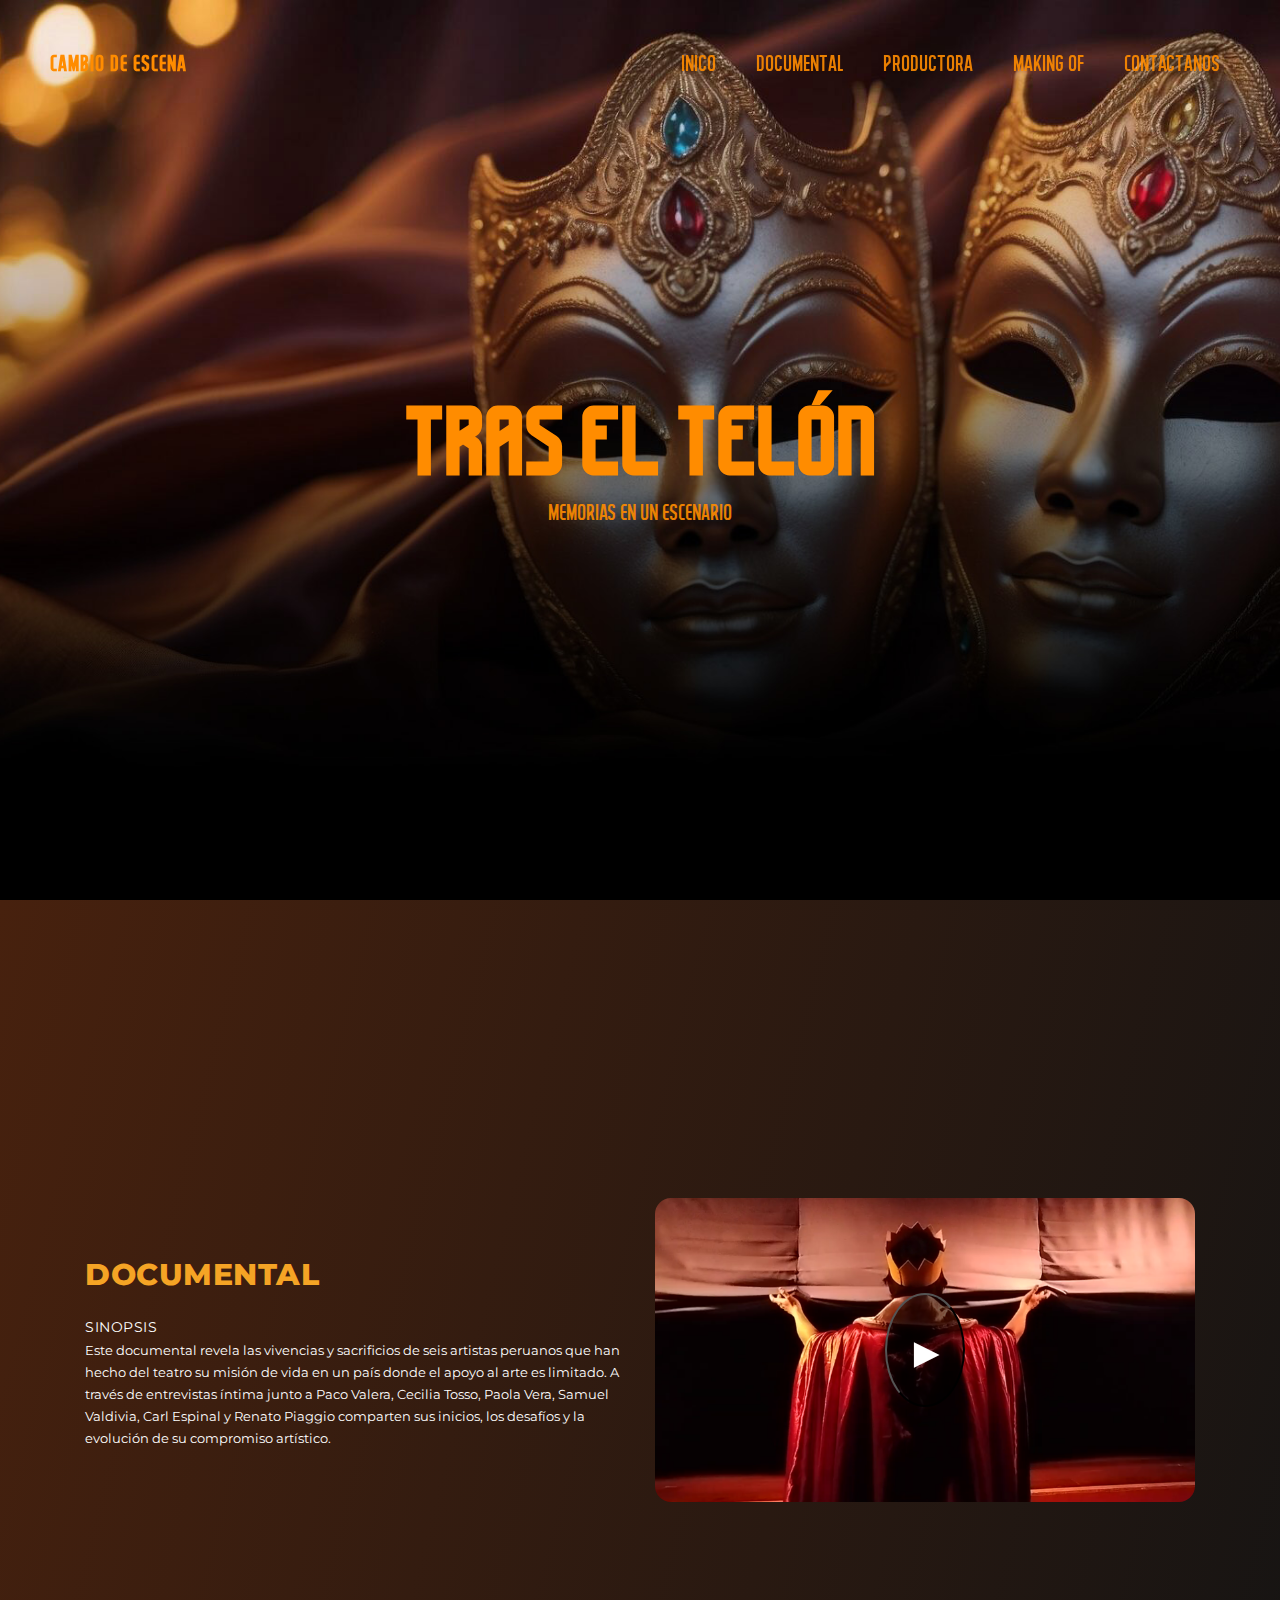
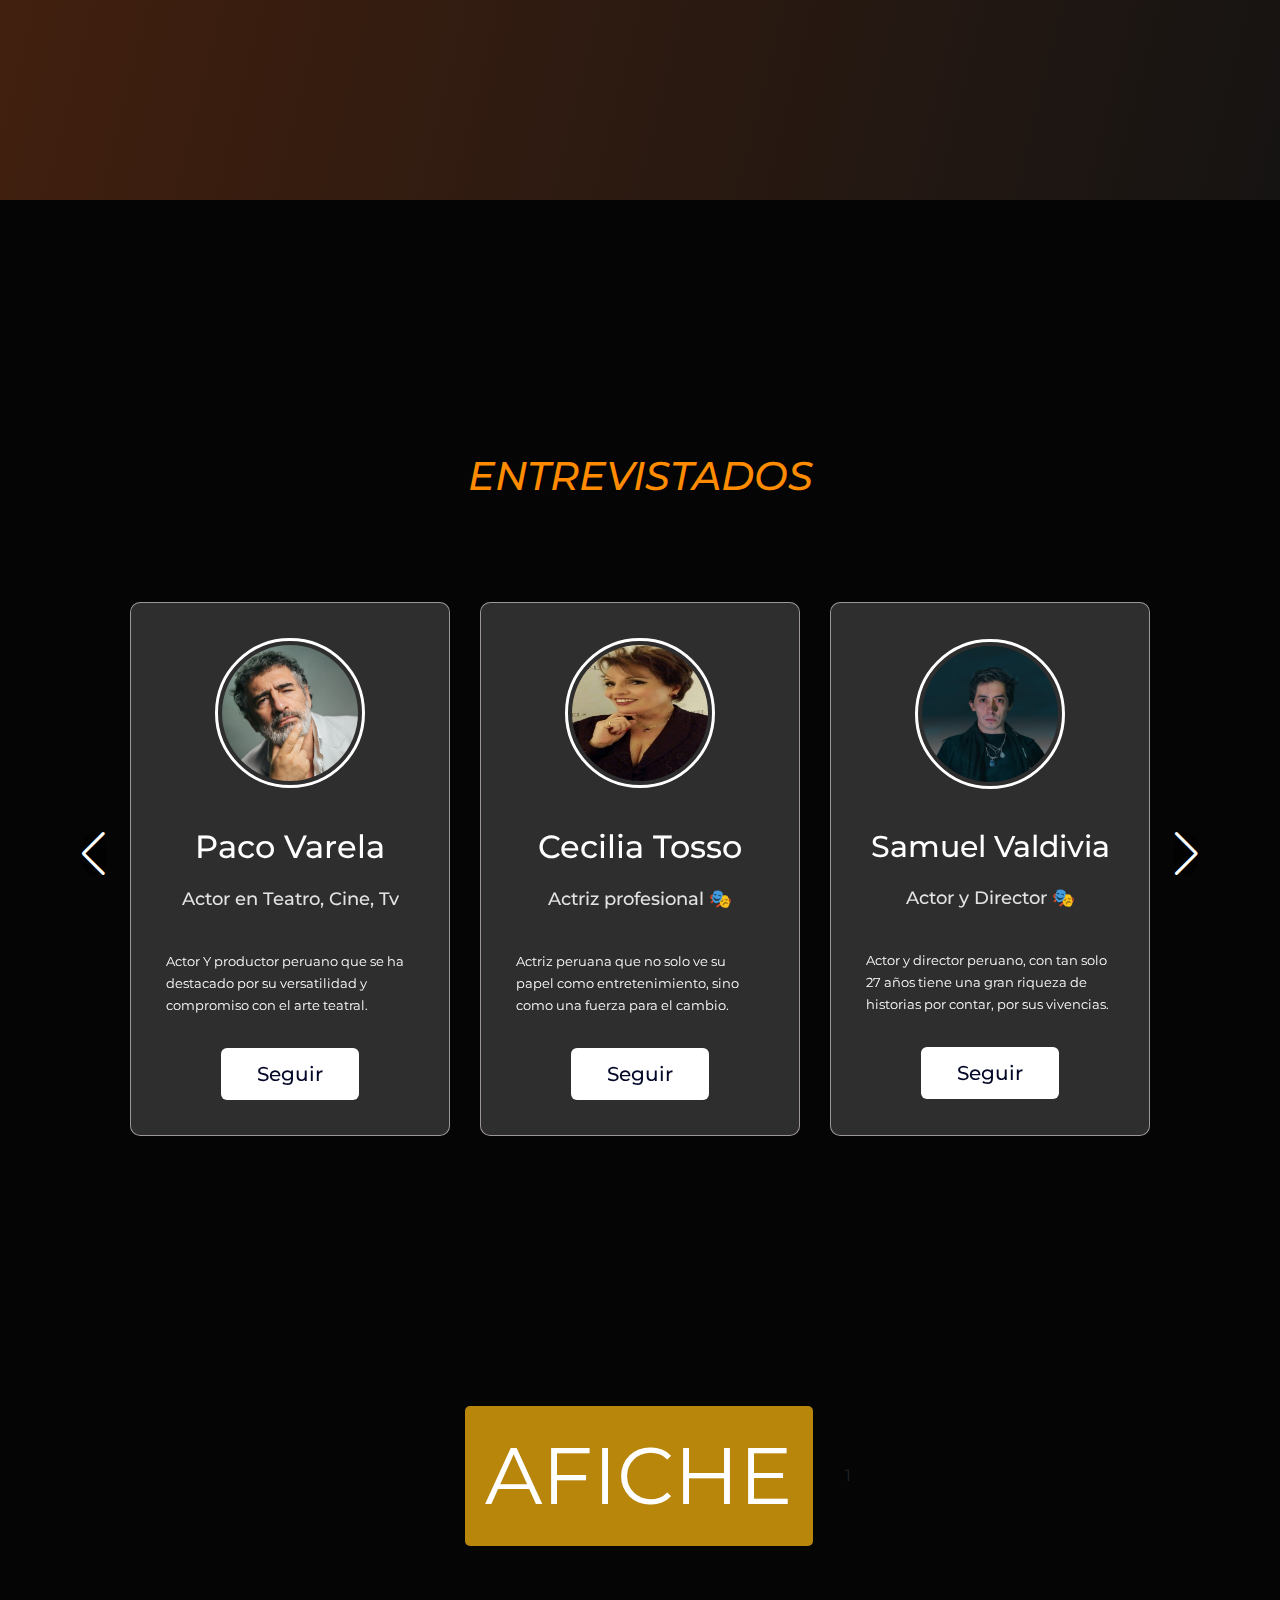
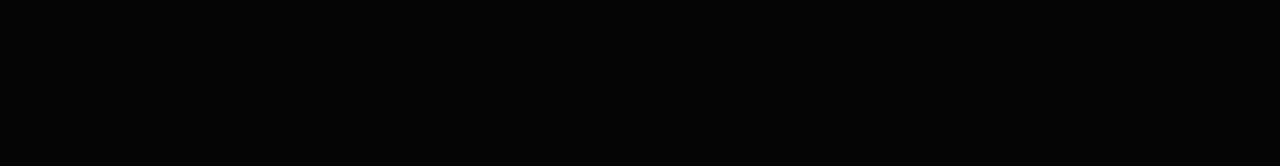
==== documental.html @ ee200c4f "feat(proyect): update proyect files" ====
<!DOCTYPE html>
<html lang="en">
  <head>
    <meta charset="UTF-8" />
    <meta name="viewport" content="width=device-width, initial-scale=1.0" />
    <meta http-equiv="X-UA-Compatible" content="ie=edge" />
    <title>Cambio de escena</title>
      <!--favicon-img--> 
   <link rel="icon" type="image/png" href="images/favicon.png">
   <!--favicon-img-->
  <!-- Enlace a Swiper CSS -->
<link rel="stylesheet" href="https://unpkg.com/swiper/swiper-bundle.min.css" />

<!-- Enlace a Swiper JS -->
<script src="https://unpkg.com/swiper/swiper-bundle.min.js"></script>
<link rel="stylesheet" href="https://cdnjs.cloudflare.com/ajax/libs/Swiper/4.5.1/css/swiper.min.css" integrity="sha256-DBYdrj7BxKM3slMeqBVWX2otx7x4eqoHRJCsSDJ0Nxw=" crossorigin="anonymous"/>
    <link rel="stylesheet" href="https://stackpath.bootstrapcdn.com/bootstrap/4.4.1/css/bootstrap.min.css" integrity="sha384-Vkoo8x4CGsO3+Hhxv8T/Q5PaXtkKtu6ug5TOeNV6gBiFeWPGFN9MuhOf23Q9Ifjh" crossorigin="anonymous">
    <link rel="stylesheet" href="https://cdnjs.cloudflare.com/ajax/libs/Swiper/4.5.1/css/swiper.min.css" integrity="sha256-DBYdrj7BxKM3slMeqBVWX2otx7x4eqoHRJCsSDJ0Nxw=" crossorigin="anonymous"/>
    <script src="https://cdnjs.cloudflare.com/ajax/libs/gsap/3.2.6/gsap.min.js"></script>
    <link rel="stylesheet" href="css/style.css" />
    <link rel="stylesheet" href="css/cssvideo/templatemo-grad-school.css">
    
    <link rel="stylesheet" href="css/cssvideo/fontawesome.css">
    <link rel="stylesheet" href="css/cssvideo/style.css">
 
   
    <meta charset="UTF-8">
    
    <link rel="stylesheet" href="css/csscard/stylec.css">

  </head>

  <body>
    
   
    
  <div id="preloader">
    <div class="p" style="color: darkorange">CAMBIO DE ESCENA</div>
</div>
<div id="breaker"></div>

   
      <!-- HOME -->
      <div id="documental">
    
        <div class="navigation">
        
          <div class="logo home-link fade-down">
           <a href="#" style="color: darkorange">CAMBIO DE ESCENA</a>
          </div>
        
          <div class="navigation-links">
            <ul>
              <li style="color: darkorange" class="links contact-link fade-down"><a href="inicio.html">Inico </a></li>
              <li style="color: darkorange" class="links contact-link fade-down"><a href="documental.html">Documental </a></li>
              <li style="color: darkorange" class="links contact-link fade-down"><a href="productora.html">Productora </a></li>
              <li style="color: darkorange" class="links contact-link fade-down"><a href="makingof.html">Making of</a></li>
              <li style="color: darkorange" class="links contact-link fade-down"><a href="contactanos.html">Contactanos</a></li>
            </ul>
          </div>
        
        </div>
        <section >
              <div class="slider">
                <div class="container-fluid">
                  <div class="row">
                    <div class="col-md-12 p-0">
                      <div class="swiper-container parallax-slider">
                        <div class="swiper-wrapper">
                          
                          <div class="swiper-slide">
                            <div class="img-container two">
                              <div class="slide-text opacity">
                                <a href="#0" style="color: darkorange" class="project-link forest-project-link"> TRAS EL TELÓN 
                                  <div class="view-project">MEMORIAS EN UN ESCENARIO</div>
                                </a>
                              </div>
                            </div>
                          </div>
                         
                        </div>
                        
                        <!-- slider controls -->
                       
                      </div>
                    </div>
                  </div>
                </div>
              </div>
              
    
           
        </section>
        <section id="section1" class="section video" data-aos="fade-up" data-aos-duration="2200" data-aos-delay="100"style="background: linear-gradient(104deg, rgb(71 33 14) 0%, rgb(22 20 19) 100%); margin: 0; padding: 0; height: 100vh; width: 100%;">
          <div class="container h-100">
              <div class="row h-100">
                  <div class="col-md-6 align-self-center">
                      <div class="left-content">
                      
                      <h4> <em>DOCUMENTAL</em></h4>
                      <span>SINOPSIS</span>
                      <p>Este documental revela las vivencias y sacrificios de seis artistas peruanos que han hecho del teatro su misión de vida en un país donde el apoyo al arte es limitado. A través de entrevistas íntima junto a Paco Valera, Cecilia Tosso, Paola Vera, Samuel Valdivia, Carl Espinal y Renato Piaggio comparten sus inicios, los desafíos y la evolución de su compromiso artístico.
                    </div>
                  </div>
                  <div class="col-md-6 align-self-center" >
                    <article >
                     
                      <figure>
                        <a target="_blank" href="https://www.youtube.com/watch?v=b8RGAvPg3_A" class=""><img class="imgv" src="images/doc.png"><button class="play-button">▶</button></a>
                        
                      </figure>
                    </article>
                  </div>
                        
                </div>
            </div>
        </div>
    </section> 


    <style>
      #popup{
        background-color: transparent;
      }
      </style>
    
        <div class="overlay" id="overlay"> 
          <div class="popup" id="popup"> 
              <a href="#" id="btn-cerrar-popup" class="btn-cerrar-popup">
                  <img src="images/icons8-close-50.png" alt="Cerrar" style="height: 48px; width: 48px;">
              </a>
              <img src="images/afiche.png" class="popup-image" alt="Afiche">
          </div>
      </div>
     


<style>
/* Estilos para el overlay */
.overlay {
  position: fixed;  /* Fija el overlay a la pantalla */
  top: 0;
  left: 0;
  width: 100%;
  height: 100%;
  background: rgba(0, 0, 0, 0.8);  /* Fondo oscuro semi-transparente */
  display: none;  /* Oculto por defecto */
  justify-content: center;  /* Centrado horizontal */
  align-items: center;  /* Centrado vertical */
  z-index: 1000;  /* Asegura que el overlay esté por encima de otros elementos */
}

/* Contenedor del popup */
.popup {
  position: relative;
  width: 80vw;  /* 80% del ancho de la pantalla */
  height: 80vh;  /* 80% de la altura de la pantalla */
  background-color: white;
  display: flex;
  justify-content: center;
  align-items: center;
  overflow: hidden;
  border-radius: 8px;
}

/* Estilo para la imagen dentro del popup */
.popup-image {
  width: 100%;  /* La imagen ocupa el 100% del ancho del contenedor */
  height: 100%;  /* La imagen ocupa el 100% de la altura del contenedor */
  object-fit: contain;  /* Mantiene la proporción de la imagen */
}

/* Estilo para el botón de cierre */
.btn-cerrar-popup {
  position: absolute;
  top: 10px;
  right: 10px;
  background-color: transparent;
  border: none;
  cursor: pointer;
  z-index: 1100;  /* Asegura que el botón esté por encima de la imagen */
}

.close-icon {
  width: 36px;  /* Tamaño del ícono de cierre */
  height: 36px;
}

/* Responsividad para pantallas pequeñas */
@media (max-width: 768px) {
  .popup {
    width: 90vw;  /* El popup ocupa el 90% del ancho de la pantalla */
    height: 70vh;  /* El popup ocupa el 70% de la altura de la pantalla */
  }

  .close-icon {
    width: 30px;  /* Reduzco el tamaño del ícono de cierre */
    height: 30px;
  }
}

/* Estilos para pantallas más grandes */
@media (min-width: 769px) {
  .popup {
    width: 70vw;  /* El popup ocupa el 70% del ancho en pantallas grandes */
    height: 70vh;  /* El popup ocupa el 70% de la altura en pantallas grandes */
  }
}



.responsive-heading {
    position: relative;
    margin-bottom: 10%;
   margin-top:10% ;
    left: 50%;
    transform: translateX(-50%);
    font-size: 1.5rem; /* Ajuste de tamaño para pantallas pequeñas */
    color: darkorange;
    text-align: center;
}

/* Estilos responsivos para ajustar el tamaño de fuente */
@media (min-width: 768px) {
    .responsive-heading {
        font-size: 2rem;
    }
}

@media (min-width: 1024px) {
    .responsive-heading {
        font-size: 2.5rem;
    }
}

</style>
        

<section class="doc" style="background-color: #050505; margin-top: 100px;">
 
      <div class="container swiper">
        <div class="slider-wrapper">
          <h4 class="responsive-heading" ><em style="color: darkorange" >ENTREVISTADOS</em></h4>     

      <!-- Flechas de navegación -->
      <div class="swiper-button-prev"></div>  <!-- Flecha izquierda -->
      <div class="swiper-button-next"></div>  <!-- Flecha derecha -->

      <div class="card-list swiper-wrapper">
        <div class="card-item swiper-slide">
          <img src="images/Paco-Varela.jpg" alt="User Image" class="user-image">
          <h2 class="user-name">Paco Varela</h2>
          <p class="user-profession">Actor en Teatro, Cine, Tv  <P>Actor Y productor peruano que se ha destacado por su versatilidad y compromiso con el arte teatral.</P></p>
          
          <a target="_blank" href="https://www.instagram.com/pacovarelaoficial/" class="message-button">Seguir</a>
        </div>
        <div class="card-item swiper-slide">
          <img src="images/cecilia.jpg" alt="User Image" class="user-image">
          <h2 class="user-name">Cecilia Tosso</h2>
          <p class="user-profession">Actriz profesional 🎭<p>Actriz peruana que no solo ve su papel como entretenimiento, sino como una fuerza para el cambio.</p></p>
          <a type="button" target="_blank" href="https://www.facebook.com/CeciliaTossoOF" class="message-button">Seguir</a>
        </div>
        <div class="card-item swiper-slide">
          <img src="images/samuel.jpg" alt="User Image" class="user-image">
          <h2 style="font-size: 30px;" class="user-name">Samuel Valdivia</h2>
          <p class="user-profession">Actor y Director 🎭 <p>Actor y director peruano, con tan solo 27 años tiene una gran riqueza de historias por contar, por sus vivencias.</p></p>
          <a type="button" target="_blank" href="https://www.instagram.com/samuel_valdivia_97/" class="message-button">Seguir</a>
        </div>
        <div class="card-item swiper-slide">
          <img src="https://p16.tiktokcdn.com/tos-maliva-avt-0068/8e6aaf19e49d479642d77c30fe5c4658~c5_720x720.jpeg" class="user-image">
          <h2 class="user-name">Carl Espinal</h2>
          <p class="user-profession">Actor 🎭🎬 <p>Actor peruano, sus 31 años, ya cuenta con más 11 años de trayectoria artística.</p></p>
          <a target="_blank" type="button" href="https://www.instagram.com/carl.espinal/" class="message-button">Seguir</a>
        </div>
        <div class="card-item swiper-slide">
          <img src="images/renato.png" alt="User Image" class="user-image">
          <h2 style="font-size: 30px;" class="user-name">Renato Piaggio</h2>
          <p class="user-profession">Actor 🎭 y Director🎬 <p>Actor y director peruano, dispuesto a dar muchos cambios a favor del teatro, ya que ama lo que hace.</p></p>
          <a target="_blank" type="button" href="https://www.instagram.com/elpiaggio/" class="message-button">Seguir</a>
        </div>
        <div class="card-item swiper-slide">
          <img src="images/paola.jpg" alt="User Image" class="user-image">
          <h2 class="user-name">Paola Vera</h2>
          <p class="user-profession">Actriz🎭 y Docente 👩🏻‍🏫<p>Actriz y directora peruana, es fundadora de la organización cultural "La Fuente de Castalia"</p></p>
          <a href="https://www.instagram.com/paolaverainfante/?utm_source=ig_web_button_share_sheet" target="_blank" class="message-button">Seguir</a>
        </div>
      </div>
    </div>
  </div>
</section>

<style>
  .swiper-button-next, .swiper-button-prev {
  color: white; /* Color de las flechas */
  background-color: rgba(0, 0, 0, 0.5); /* Fondo transparente con sombra */
  padding: 10px;
  border-radius: 50%; /* Hacer las flechas redondas */
  font-size: 20px; /* Tamaño de las flechas */
  position: absolute;
  top: 65%;
  z-index: 10;
  transform: translateY(-50%);
}

.swiper-button-next {
  right: 10px; /* Ubicación a la derecha */
}

.swiper-button-prev {
  left: 10px; /* Ubicación a la izquierda */
}

.swiper-button-next:hover, .swiper-button-prev:hover {
  background-color: rgba(0, 0, 0, 0.8); /* Efecto hover */
}

</style>


          </section>
          <section class="section video"  style="margin-top: 100px;  margin-bottom: 100px;" >
            <div class="container">
              <div class="row">
                <div class="col-md-4 align-self-center">
                  
                    
                
              </div>
                <div class="col-md-4 align-self-center">
                  
                    <button onclick="abrirPopup()" id="abrirPopup" class="btn-abrir-popup" style="font-size: 500%; color: white; background-color:darkgoldenrod ; padding: 10px 20px; border-radius: 5px; cursor: pointer; border: none; " >AFICHE</button>
                             
                  
                </div>
                <div class="col-md-4 align-self-center">
                  
1                                 
              </div>

              
            </div>
          
            
              </div>
            </div>      
      </section> 

    </div>
      

 
   





    <script src="https://cdnjs.cloudflare.com/ajax/libs/Swiper/4.5.1/js/swiper.min.js" integrity="sha256-4sETKhh3aSyi6NRiA+qunPaTawqSMDQca/xLWu27Hg4=" crossorigin="anonymous"
    ></script>
    <script src="js/jquery.min.js"></script>
    <script src="js/bez.js"></script>
    <script src="js/pace.js"></script>
    <script src="js/index.js"></script>
      <!-- Linking SwiperJS script -->
      <script src="https://cdn.jsdelivr.net/npm/swiper@11/swiper-bundle.min.js"></script>
      <!-- Linking custom script -->
      <script src="js/card.js"></script>
     
      <script src='https://kit.fontawesome.com/a076d05399.js' crossorigin='anonymous'></script>

      
      <script>
        // Obtener el overlay y el botón de cerrar
const overlay = document.getElementById('overlay');
const btnCerrar = document.getElementById('btn-cerrar-popup');

// Función para abrir el popup (puedes agregar un evento de apertura si lo necesitas)
function abrirPopup() {
  overlay.style.display = 'flex';  // Muestra el overlay con el popup
}

// Función para cerrar el popup
btnCerrar.addEventListener('click', function(event) {
  event.preventDefault();  // Prevenir la acción predeterminada del enlace
  overlay.style.display = 'none';  // Oculta el overlay
});

      </script>
    <script>
       $(function(){
    //marine-slideshow
    var slide_index = 1;  
    displaySlides(slide_index);  
    function nextSlide() {  
        displaySlides(slide_index++);  
    }  
    function prevslide() {  
      displaySlides(slide_index--);   
    }  
    function displaySlides() {  
        var i;  
        var slides = document.getElementsByClassName("slides");  
        if (slide_index > slides.length ) { slide_index = 1 } 
        if (slide_index < 1) { slide_index = slides.length }  
        for (i = 0; i < slides.length; i++) {  
            slides[i].style.opacity = 0;  
           
        }  
        slides[slide_index - 1].style.opacity = 1;  
         
      }
      var next = document.getElementById('next');
      next.addEventListener('click',nextSlide);

      var prev = document.getElementById('prev');
      prev.addEventListener('click',prevslide);
  })

  //forest slideshow

  $(function(){
    var slide_index = 1;  
    displaySlides(slide_index);  
    function nextSlide() {  
        displaySlides(slide_index++);  
    }  
    function prevslide() {  
      displaySlides(slide_index--);   
    }  
    function displaySlides() {  
        var i;  
        var slides = document.getElementsByClassName("forest-slides");  
        if (slide_index > slides.length ) { slide_index = 1 } 
        if (slide_index < 1) { slide_index = slides.length }  
        for (i = 0; i < slides.length; i++) {  
            slides[i].style.opacity = 0;  
           
        }  
        slides[slide_index - 1].style.opacity = 1;  
         
      }
      var next = document.getElementById('forest-next');
      next.addEventListener('click',nextSlide);

      var prev = document.getElementById('forest-prev');
      prev.addEventListener('click',prevslide);
  })
  
  //wildlife slideshow

  $(function(){
    var slide_index = 1;  
    displaySlides(slide_index);  
    function nextSlide() {  
        displaySlides(slide_index++);  
    }  
    function prevslide() {  
      displaySlides(slide_index--);   
    }  
    function displaySlides() {  
        var i;  
        var slides = document.getElementsByClassName("wildlife-slides");  
        if (slide_index > slides.length ) { slide_index = 1 } 
        if (slide_index < 1) { slide_index = slides.length }  
        for (i = 0; i < slides.length; i++) {  
            slides[i].style.opacity = 0;  
           
        }  
        slides[slide_index - 1].style.opacity = 1;  
         
      }
      var next = document.getElementById('wildlife-next');
      next.addEventListener('click',nextSlide);

      var prev = document.getElementById('wildlife-prev');
      prev.addEventListener('click',prevslide);
  })


    //city slideshow

    $(function(){
      var slide_index = 1;  
      displaySlides(slide_index);  
      function nextSlide() {  
          displaySlides(slide_index++);  
      }  
      function prevslide() {  
        displaySlides(slide_index--);   
      }  
      function displaySlides() {  
          var i;  
          var slides = document.getElementsByClassName("city-slides");  
          if (slide_index > slides.length ) { slide_index = 1 } 
          if (slide_index < 1) { slide_index = slides.length }  
          for (i = 0; i < slides.length; i++) {  
              slides[i].style.opacity = 0;  
             
          }  
          slides[slide_index - 1].style.opacity = 1;  
           
        }
        var next = document.getElementById('city-next');
        next.addEventListener('click',nextSlide);
  
        var prev = document.getElementById('city-prev');
        prev.addEventListener('click',prevslide);

      
    })


    </script>


    <section>

    </section>
  </body>
</html>
---- css/style.css ----
@import url('https://fonts.googleapis.com/css2?family=Poppins&display=swap');
  @font-face {
    font-family: "bold";
    src: url('fonts/bold-regular.woff2') format('woff2'),
    url('fonts/bold-regular.woff') format('woff');
    font-weight: normal;
    font-style: normal;
    }
    @font-face {
      font-family: "brook";
      src: url('fonts/brook.woff2') format('woff2'),
      url('fonts/brook.woff') format('woff');
      font-weight: normal;
      font-style: normal;
      }
*{
padding: 0;
margin: 0;
box-sizing: border-box;
}
body{
  user-select: none;
  background: #050505;
  cursor: url('images/teatro-icon.png') 16 16, auto;
  
}
html{
  background: #050505;
}
#home{
  width: 100%;
  height: 100vh;
  position: relative;
  overflow: hidden;
}

.parallax-slider .swiper-slide {
  position: relative;
  overflow: hidden;
}

.parallax-slider .img-container {
  position: absolute;
  top: 0;
  bottom: 0;
  left: 0;
  right: 0;
  margin: auto;
  background-position: center;
  background-size: cover;
  
}


.slider-controls{
  position: absolute;
  right:5%;
  bottom:10%;
  height: auto;
  width: auto;
  display: flex;
  flex-direction: row;
}

.prev-ctrl,.next-ctrl{
  height: auto;
  width: auto;
  text-align: center;
  padding: 10px;
  background: transparent;
  outline: none;
  position: relative;
  left:auto;
  right:auto;
  cursor: pointer;
}
.slider-controls{
  background: rgb(0,0,0,.4);
  z-index: 10;
  margin-left:10px;
  -webkit-backdrop-filter: blur(8px);
  backdrop-filter: blur(8px);
  border-radius: 8px;
}

.parallax-slider{
  height:100vh;
  width: 100%;
}



.img-container.two {
  background:url(../images/masca.jpg);
  background-position: center;
  background-size: cover;
}

.img-container.T {
  background:url(../images/making2.png);
  background-position: center;
  background-size: cover;
}

.img-container.pro {
  background:url(../images/PRODUC.png);
  background-position: center;
  background-size: cover;
}

.img-container.ini {
  background:url(../images/header-image-two.jpg);
  background-position: center;
  background-size: cover;
}

.parallax-slider .img-container.three {
  background:url(../images/header-image-three.webp);
  background-position: center;
  background-size: cover;
}
.parallax-slider .img-container.four {
  background:url(../images/header-image-four.webp);
  background-position: center;
  background-size: cover;
}
.navigation{
  position: absolute;
  left: 0;
  top: 0;
  z-index:10;
  color: rgb(245, 245, 245);
  font-family: 'brook', sans-serif;
  padding: 20px;
  padding-top: 40px;
  padding-left: 40px;
  font-size: 18px;
  width: 100%;
}
.logo{
  display: inline-block;
  z-index: 10;
  color: rgb(245, 245, 245);
  padding:10px;
  font-family: brook;
  font-size: 18px;
  font-weight: 900;
  letter-spacing: 1px;
  border-radius: 4px;
}
.navigation-links{
  float: right;
  padding: 10px;
  padding-right: 40px;
}
a{
  color: inherit;
  text-decoration: none;
  outline: none;

}
a:hover{
  color: inherit;
  text-decoration: none;
  outline: none;
}
li{
  list-style: none;
  padding-left: 40px;
}
.links{
  opacity:.9;
  transition: all .4s ease;
}
.links:hover{
  opacity: 1;
}
.cursor{
  height: 50px;
  width: 50px;
  background: transparent;
  border-radius: 50%;
  pointer-events: none;
  border: 1px solid rgb(245, 245, 245);
  position: fixed;
  z-index: 9999;
  top: -25px;
  left: -25px;
  opacity:1;
  overflow: hidden;
  font-family: brook;
  text-align: center;
  color:black;
  font-size: 16px;
}
.cursor-two{
  height: 8px;
  width: 8px;
  background: rgb(245, 245, 245);
  border-radius: 50%;
  pointer-events: none;
  position: fixed;
  z-index: 10;
  opacity:1;
  top: -4px;
  left: -4px;
  transition: all .05s ease;
}


ul{
  display: flex;
  flex-direction: row;
}
.swiper-pagination-container
{
  position: relative;
  width: 100px;
  height:70px;
  z-index: 10;
  padding:10px 
}
.swiper-pagination{
  width:100px;
  height:2px;
  background: rgb(245, 245, 245,.2);
  opacity: 1;
  position: absolute;
  top: 50%;
  left: 50%;
  -ms-transform: translate(-50%, -50%);
  transform: translate(-50%, -50%);
}
.slider-control-image{
  height:50px;
}
.swiper-pagination-progressbar .swiper-pagination-progressbar-fill{
  background: rgb(245, 245, 245);
}
.about-link{
  padding-left:0px;
}
.slide-text{
  position: absolute;
  left: 0;
  top: 0;
  width: 100%;
  height: 100%;
  display: flex;
  align-items: center;
  justify-content: center;
  color: rgb(245, 245, 245);
  font-size: 90px;
  text-align: center;
  font-family: bold;
  font-weight: 900;
  pointer-events: none;
}
#home .social-media-links {
  position: absolute;
  left:5%;
  bottom: 10%;
  color: rgb(245, 245, 245);
  z-index: 9;
}
.project .social-media-links{
  position: absolute;
  left:2%;
  bottom: 5%;
  color: rgb(245, 245, 245);
  z-index: 0;
}
#about .social-media-links {
  position: absolute;
  right:5%;
  bottom: 5%;
  color: rgb(245, 245, 245);
  z-index: 9;
}
#home .social-media-links ul , #about .social-media-links ul , .project .social-media-links ul{
  display: flex;
  flex-direction: row;
  font-size: 18px;
  pointer-events: none;  
}
#home .social-media-links ul li ,#about .social-media-links ul li ,.project .social-media-links ul li{
  font-family: brook;
  font-size: 18px;
}

#about{
  position: relative;
  height: 100vh;
  width:100%;
  z-index:9;
  display: none;
  transform: scale(.9);
  overflow: hidden;
}
#about-color{
  position: absolute;
  left:0;
  top:0;
  width: 100%;
  height:100%;
  background: #041b4e;
  opacity: .5;
}

#breaker{
  background: #000000;
  position: fixed;
  height: 150vh;
  display: none;
  width: 100%;
  z-index: 11;
  transform: translateY(-100%);
  animation: breaker 2.5s ;
}

@keyframes breaker{
  0%{
    transform: translateY(-100%);
  }
  100%{
    transform: translateY(100%);
  }
}
.about-img{
  position: relative;
  width: 100%;
  height: 100vh;
  background: url(../images/about-pic.webp);
  background-position: center;
  background-size: cover;
}
.navigation-close-line{
  height: 22px;
  width: 2px;
  border-radius: 10px;
  background: rgb(245, 245, 245);
  position: absolute;
  transform: rotate(-45deg);
}
.navigation-close{
  padding: 20px;
  padding-top: 0px;
  cursor: pointer;
}
.navigation-close-line:nth-child(2){
  transform: rotate(45deg);
}
.about-text{
  display: flex;
  flex-direction: column;
  align-items: center;
  justify-content: center;
  height: 100vh;
  width: 100%;
  padding:100px;
  margin: 20px;
  position: relative;
  z-index: 5;
  color: rgb(245, 245, 245);
  font-family: poppins;
}
.about-text-header{
  font-size: 28px;
  padding-bottom: 30px;
}
.about-text-button{
  padding-top: 20px;
  text-align: left;
  margin: 10px;
}
.about-text-paragraph{
  padding-bottom: 10px;
  font-size: 16px;
  opacity: .9;
  font-weight: 400;
}
.contact-button{
  padding:10px 20px;
  background: rgb(245, 245, 245);
  outline: none;
  border: none;
  border-radius: 5px;
  font-weight: 600;
  opacity: .8;
  color:#041b4e;
  transition: all .4s ease;
}
.contact-button:hover{
  opacity: 1;
  transform: scale(1.05);
}
.project{
  height: 100vh;
  width: 100%;
  overflow: hidden;
  overflow: hidden;
  background: #050505;
  position: relative;
}
.slideshow{
  width:95%;
  margin: auto;
  overflow: hidden;
  height: 80vh;
}
.slides,.forest-slides,.wildlife-slides,.city-slides{
  width: 100%;
  height: 100vh;
  left: 0;
  top: 0;
  margin: auto;
  display: flex;
  justify-content: center;
  align-items: center;
  transition: all .5s ease;
  position: absolute;
}
.controls{
  position: absolute;
  right:5%;
  bottom:5%;
  width: auto;
  height: auto;
  cursor: pointer;
}
.hover{
  cursor: pointer;
}
.imgs{
  cursor: pointer;
  height: 26px;
  width: 26px;
  transition: all .4s ease;
}
.controls button:hover img{
  transform: scale(1.4);
}
.slides img,.forest-slides img,.wildlife-slides img,.city-slides img{
  width: auto;
  max-height: 70vh;
  position: absolute;
  margin: auto;
  pointer-events: none;
  border-radius: 6px;
}
.navigation-project{
position: absolute;
z-index: 2;
}
.controls button{
  padding: 10px 10px;
  padding-left: 50px;
  background: transparent;
  color: rgb(245, 245, 245);
  transition: all .4s ease;
  outline: none;
  border: none;
  margin: 5px;
}
.project-link{
  padding:100px;
  padding-left: 150px;
  padding-right: 150px;
}
.marine-project,.forest-project,.wildlife-project,.city-project{
  display: none;
  transform: scale(.9);
  overflow: hidden;
}
.project-name{
  font-size: 80px;
  font-family: bold;
  color: rgb(245, 245, 245);
  display: flex;
  align-items: center;
  justify-content: center;
  position: absolute;
  left:0;
  top:0;
  height: 100%;
  width: 100%;
  background: rgb(0,0,0,.4);
  -webkit-backdrop-filter: blur(7px);
  backdrop-filter: blur(7px);
  pointer-events: none;
  font-weight: 900;
  z-index: 5;
}
.view-project{
  font-size: 18px;
  font-weight: 200;
  font-family: brook;
  margin-top: -10px;
  opacity: .9;
  padding: 0;
}
.pace {
  pointer-events: none;
  user-select: none;
  z-index: 2000;
  position: fixed;
  margin: auto;
  top: 0;
  left: 0;
  right: 0;
  bottom: 0;
  width: 400px;
  border: 0px;
  height: 1px;
  overflow: hidden;
  background:#1b1b1b;
}

.pace .pace-progress {
  box-sizing: border-box;
  transform: translate3d(0, 0, 0);
  max-width: 400px;
  position: fixed;
  z-index: 2000;
  display: block;
  position: absolute;
  top: 0;
  right: 100%;
  height: 100%;
  width: 100%;
  background: grey;
}

.pace.pace-inactive {
  display: none;
}

#preloader{
  width:100%;
  height:100vh;
  background:#050505;
  overflow:hidden;
  z-index: 1000;
  position:fixed;
  transition-timing-function: cubic-bezier(0.19, 1, 0.22, 1);
}

.p {
  position: absolute;
  top: 40%;
  left: 50%;
  transform: translate(-50%, -50%);
  font-family: bold;
  font-size: 30px;
  color: rgb(245, 245, 245);
}
#contact{
  min-height: 100vh;
  width: 100%;
  overflow: hidden;
  background: #050505;
  position: relative;
  z-index: 5;
color: rgb(245, 245, 245);
font-family: brook;
font-weight: 100;
display: none;
transform: scale(.9);
}
.contact-social-media-links{
padding-top: 30px;
font-family: brook;
z-index: 5;

}
.contact-social-media-links ul li:nth-child(1) {
  padding-left:0px;
  }
  .contact-social-media-links ul li:nth-child(3) {
    padding-right:30px;
    }
.contact-header{
  height: auto;
  padding:40px;
  padding-top: 80px;
  display: flex;
  align-items: center;
  justify-content: center;
  font-size: 28px;
  width: 100%;
}
.form{
  min-height:70vh;
  width:100%;
  display: flex;
  flex-direction: column;
  align-items: center;
  justify-content: center;
}
.input-line{
  width: 100%;
  height: auto;
  display: flex;
  align-items: center;
  justify-content: center;
}
input{
  background: transparent;
  border-radius: 0px;
  border: none;
  border-bottom:1px solid rgb(255,255,255,.3) ;
  outline: none;
  margin:10px;
  padding:10px 20px;
  margin-bottom: 20px;
  font-size: 18px;
  width:80%;
  color: rgb(245, 245, 245);
transition: all .2s ease;
}
.input-line-column{
  width: 100%;
  height: auto;
  display: flex;
  flex-direction: column;
  align-items: center;
  justify-content: center;
}
.input-line-column input{
   width:84%;
}
.input-same-line{
  width:41%;
}
::placeholder{
  color: rgb(245, 245, 245,.8);
}
form{
  width: 100%;
  display: flex;
  flex-direction: column;
  align-items: center;
  font-family: brook;
  justify-content: center;
  height: auto;
}
#submit{
  background: transparent;
  outline: none;
  border: 1px solid rgb(255,255,255,.3);
  color: rgb(245, 245, 245);
  padding: 10px 30px;
  font-size: 18px;
  margin: 20px;
  font-family: brook;
  cursor: pointer;
  transition: all .4s ease;
  position: relative;
  overflow: hidden;
  z-index: 2;
}
#submit:after{
  content: "";
  background: rgb(245, 245, 245);
  color: #000000;
  left: 0;
  top:100%;
  z-index: -1;
  width: 100%;
  height: 100%;
  position: absolute;
  transition: all .4s cubic-bezier(0.19, 1, 0.22, 1);
}
#submit:hover{
  color: black;
}
#submit:hover::after{
  top:0;
}
.textarea{
width: 84%;
height: 150px;
outline: none;
background: transparent;
border-radius: 0px;
border: none;
border-bottom:1px solid rgb(255,255,255,.3);
padding: 10px 20px;
margin: 10px;
margin-bottom: 20px;
font-size: 18px;
color: rgb(245, 245, 245);
font-family: brook;
transition: all .2s ease;
}
 form .textarea:focus , form .textarea:valid{
  border-bottom: 1px solid rgb(255,255,255,1);
}
input:focus  , input:valid{
  border-bottom: 1px solid rgb(255,255,255,1);
}



#projects  .swiper-container{
  width: 100%;
  z-index: 2;
  display: flex;
  align-items: center;
  justify-content: center;
  user-select: none;
  max-height: 70vh;
}
#projects .swiper-wrapper{
  height: 70vh;
}
.align-center{
  display: flex;
  align-items: center;
  justify-content: center;
  height: 100vh;
  width: 100%;
}

#projects .swiper-slide {
  text-align: center;
  font-size: 18px;
  background: transparent;
  max-width: 60%;
  position: relative;
  height: auto;
  /* Center slide text vertically */
  display: -webkit-box;
  display: -ms-flexbox;
  display: -webkit-flex;
  display: flex;
  -webkit-box-pack: center;
  -ms-flex-pack: center;
  -webkit-justify-content: center;
  justify-content: center;
  -webkit-box-align: center;
  -ms-flex-align: center;
  -webkit-align-items: center;
  align-items: center;
}
#projects .swiper-slide img{
  width: auto;
  max-height: 70vh;
  position: absolute;
  margin: auto;
  pointer-events: none;
  border-radius: 6px;
}
.gg-mouse {
  box-sizing: border-box;
  position: relative;
  display: block;
  transform: scale(var(--ggs,1));
  width: 16px;
  height: 24px;
  border: 2px solid rgb(245, 245, 245);
  border-radius: 10px

}

.gg-mouse::after {
  content: "";
  display: block;
  box-sizing: border-box;
  position: absolute;
  border-radius: 3px;
  width: 2px;
  height: 6px;
  background: rgb(245, 245, 245);
  top: 3px;
  animation: mouse 2s linear infinite;
  left: 5px
}
#projects .scroll-icon{
  bottom: 7%;
}
.scroll-icon{
position: absolute;
left: 50%;
bottom: 10%;
z-index: 2;
}
@keyframes mouse {
  0%{
    transform: translateY(0%);
  }
  50%{
    transform: translateY(50%);
  }
  100%{
    transform: translateY(0%);
  }
}
@-webkit-keyframes mouse{
  0%{
    transform: translateY(0%);
  }
  50%{
    transform: translateY(50%);
  }
  100%{
    transform: translateY(0%);
  }
}











/*

FOR MOBILES

*/
@media all and (max-width: 576px) and (min-width: 375px){
.navigation{
  font-size: 14px;
  padding-top:20px;
  padding-left: 20px;
  padding-left: 10px;
}
.cursor,.cursor-two{
  display: none;
}
.navigation-links{
  padding-right: 0px;
  padding-left: 0px;
  
}
.logo{
  font-size: 14px;
  padding-left: 0px;
}
.project-link{
  padding:40px;
  padding-left: 40px;
  padding-right: 40px;
}
.slider-controls{
  position: absolute;
  right:15%;
  bottom:10%;
  height: auto;
  width: auto;
  display: flex;
  flex-direction: row;
}
.slide-text{
  font-size: 70px;
}
#home .social-media-links{
display: none;
}
.about-img{
  display: none;
}
#about{
  background: url(../images/about-pic.webp);
  background-position: center;
  background-size: cover;
}
.about-text{
  padding:50px;
  padding-top: 0px;
  padding-bottom: 0px;
  margin: 20px;
}
.about-text-header{
  font-size: 22px;
  padding-bottom: 10px;
}
.about-text-paragraph{
  padding-bottom: 10px;
  font-size: 16px;
}
.navigation-close-line{
  height: 16px;
  width: 2px;
}
#about .social-media-links ul li{
  font-family: brook;
  font-size: 16px;
}
.slides img,.forest-slides img,.wildlife-slides img,.city-slides img{
  width: auto;
  max-width: 95%;
  max-height: auto;
  position: absolute;
  margin: auto;
  border-radius: 8px;
}
.controls button{
  padding: 10px 10px;
  margin: 5px;
}
.controls button:hover img{
  transform: scale(1);
}
.view-project{
  display: block;
}
.input-line{
  flex-direction: column;
}
.input-same-line{
  width: 83%;
}
.pace{
  width:200px;
}
.textarea{
  height: 80px;
}
.form{
  height: auto;

}
.contact-header{
  padding:10px;
  padding-top: 80px;
  font-size: 24px;
}

#projects .swiper-slide img{
  width: 100%;
  max-height: 70vh;
  position: absolute;
  margin: auto;
  pointer-events: none;
  border-radius: 6px;
}
.gg-mouse {

  display:none;
}




  
}
/*
FOR EXTRA SMALL DEVICES
*/


@media all and (max-width: 375px) and (min-width: 0px){
  .navigation{
    font-size: 14px;
    padding-top:20px;
    padding-left: 20px;
    padding-left: 10px;
    
  }
  .cursor,.cursor-two{
    display: none;
  }
  .project-link{
    padding:20px;
    padding-left: 20px;
    padding-right: 20px;
  }
  .navigation-links{
    padding-right: 0px;
    padding-left: 0px;
  }
  .logo{
    font-size: 14px;
    padding-left: 0px;
  }
  .slider-controls{
    position: absolute;
    right:15%;
    bottom:10%;
    height: auto;
    width: auto;
    display: flex;
    flex-direction: row;
  }
  .slide-text{
    font-size: 70px;
  }
  #home .social-media-links{
  display: none;
  
  }
  .about-img{
    display: none;
  }
  #about{
    background: url(../images/about-pic.webp);
    background-position: center;
    background-size: cover;
  }
  .about-text{
    padding:40px;
    padding-top: 0px;
    padding-bottom: 0px;
    margin: 20px;
  }
  .about-text-header{
    font-size: 14px;
    padding-bottom: 10px;
  }
  .about-text-paragraph{
    padding-bottom: 10px;
    font-size: 12px;
  }
  .contact-button{
    padding:8px 16px;
    background: #b61071;
    outline: none;
    font-size: 12px;
    border: none;
    border-radius: 5px;
    color: rgb(245, 245, 245);
  }
  #about .social-media-links ul li , .project .social-media-links ul li{
    font-size: 14px;
  }
  .navigation-close-line{
    height: 16px;
    width: 2px;
  }
  .slides img,.forest-slides img,.wildlife-slides img,.city-slides img,.wildlife-slides img{
    width: 95%;
    max-height: auto;
    position: absolute;
    margin: auto;
    border-radius: 8px;
  }
  .controls button{
    padding: 10px 10px;
    margin: 5px;
  }
  .controls button:hover img{
    transform: scale(1);
  }
  .view-project{
    display: block;
  }
  
  .pace{
    width:200px;
  }
  .contact-info-content{
    min-height: 50vh;
  }
  .contact-info{
    min-height: auto;
}
.input-line{
  flex-direction: column;
}
.input-same-line{
  width: 83%;
}
.textarea{
  height: 80px;
}
.form{
  height: auto;

}
.contact-header{
  padding:10px;
  padding-top: 80px;
  font-size: 18px;
}
input{
  font-size: 15px;
}
.textarea{
  font-size: 15px;
  height: 50px;
  padding-bottom: 10px;
}
#button{
  margin: 0px;
}

#projects .swiper-slide img{
  width: 100%;
  max-height: 70vh;
  position: absolute;
  margin: auto;
  pointer-events: none;
  border-radius: 6px;
}
.gg-mouse {

  display:none;
}

}


/*
FOR TABLETS
*/

@media all and (max-width: 991px) and (min-width: 576px){
  .cursor,.cursor-two{
    display: none;
  }
.about-img{
  display: none;
}
#about{
  background: url(../images/about-pic.webp);
  background-position: center;
  background-size: cover;
}
.slides img,.forest-slides img,.wildlife-slides img,.city-slides img{
  width: auto;
  max-width: 95%;
  max-height: auto;
  position: absolute;
  margin: auto;
  border-radius: 8px;
}
.view-project{
  display: block;
  font-size: 20px;
}
.pace{
  width:300px;
}
.project-link{
  padding:100px;
  padding-left: 100px;
  padding-right: 100px;
}
.gg-mouse {

  display:none;
}

#projects .swiper-slide img{
  width: 100%;
  max-height: 70vh;
  position: absolute;
  margin: auto;
  pointer-events: none;
  border-radius: 6px;
}

}


.inicio{

  width: 100%;
  height: 420px ;
  
}

.styled-button {
  font-size: 1rem;
  color: #ffffff;
  background-color: #e03946;
  padding: 12px 24px;
  border: none;
  border-radius: 8px;
  cursor: pointer;
  box-shadow: 0px 4px 8px rgba(0, 0, 0, 0.2);
  transition: all 0.3s ease;
  font-weight: bold;
}

/* Efecto Hover */
.styled-button:hover {
  background-color: #ffb900;
  transform: scale(1.05);
  box-shadow: 0px 6px 12px rgba(0, 0, 0, 0.3);
  border: 2px solid #ffffff;
}
---- css/cssvideo/templatemo-grad-school.css ----
/*
    
TemplateMo 557 Grad School

https://templatemo.com/tm-557-grad-school

*/


@import url(fontawesome.css);
@import url("<link href="https://fonts.googleapis.com/css?family=Montserrat:100,200,300,400,500,600,700,800,900" rel="stylesheet">");
body {
    font-family: 'Montserrat', sans-serif;
}

/* Basic */

a {
	
    text-decoration: none;
    
}

a:hover {
	color: rgb(255, 255, 255);
    text-decoration: none;
}

ul {
    padding: 0px;
    margin: 0px;
    list-style: none;
}

p {
    font-size: 13px;
    line-height: 22px;
}


.section-heading {
    text-align: center;
    margin-bottom: 70px;
}

.section-heading h2:before {
    width: 1px;
    height: 100px;
    background-color: rgba(250,250,250,0.1);
    position: absolute;
    top: -102px;
    content: '';
    left: 50%;
    transform: translate(-50%);
}

.section-heading h2 {
    margin-top: 100px;
    position: relative;
    font-size: 18px;
    font-weight: 500;
    color: #fff;
    letter-spacing: 0.5px;
    display: inline-block;
    padding: 15px 20px;
    border: 2px solid rgba(250,250,250,0.1);
}


/* Buttons */

.main-button a {
    background-color: #a00701;
    color: #fff;
    font-size: 13px;
    text-transform: uppercase;
    letter-spacing: 0.5px;
    font-weight: 700;
    padding: 12px 20px;
    display: inline-block;
    outline: none;
}

a.menu-link { display: none; }

@media screen and (max-width: 950px) {
  a.menu-link {
    float: right;
    display: block;
    font-size: 36px;
    color: #fff;
    padding-right: 30px;
    padding-top: 15px;
  }
  nav[role="navigation"] {
    clear: both;
    -webkit-transition: all 0.3s ease-out;
    -moz-transition: all 0.3s ease-out;
    -ms-transition: all 0.3s ease-out;
    -o-transition: all 0.3s ease-out;
    transition: all 0.3s ease-out;
  }
  .js nav[role="navigation"] {
    overflow: hidden;
    max-height: 0;
  }
  nav[role="navigation"].active {
    max-height: 20em;
    height: 20em;
    overflow-y: scroll;
  }
  nav[role="navigation"] ul {
    top: 0;
    width: 100%;
    position: relative;
    margin: 0;
    padding: 0;
    border-top: 1px solid rgba(250,250,250,0.25);
    background-color: rgba(22,34,57,0.99);
  }
  nav[role="navigation"] li a {
    display: block;
    padding: 15px 0px;
    border-bottom: 1px solid rgba(250,250,250,0.25);
    text-align: center;
    color: #fff;
    font-size: 13px;
    text-transform: uppercase;
    font-weight: 700;
    line-height: 1.5;
  }
  nav[role="navigation"] li:hover a,
  nav[role="navigation"] li.active a {
      color: #a00701;
  }
  
  @media screen and (min-width: 951px) {
    .js nav[role="navigation"] {
      max-height: none;
    }

    nav[role="navigation"] li {
      display: inline-block;
      margin: 0 0.25em;
    }
    nav[role="navigation"] li a {
      border: 0;
    }
  }
}

/* Header */

@media screen and (max-width: 1050px) {
  .main-header .logo {
      padding-left: 30px!important;
  }

  .main-menu {
      padding-right: 30px!important;
  }

  .main-menu li {
      margin-left: 5px!important;
  }
}

.main-header {
    background-color: rgb(0 0 0 / 95%);
    height: 80px;
    position: fixed;
    z-index: 12;
    width: 100%;
    top: 0;
}

.main-header .logo {
    float: left;
    line-height: 80px;
    padding-left: 60px;
}

.main-header .logo a {
    font-size: 36px;
    text-transform: uppercase;
    font-weight: 800;
    color: #fff;
}
.main-header .logo a em {
    font-style: normal;
    color: #f5a425;
}

.main-menu {
    float: right;
    padding-right: 60px;
}

.main-menu li {
    display: inline-block;
    line-height: 79px;
    margin-left: 15px;
    position: relative;
}

.main-menu li:first-child {
    margin-left: 0px;
}

.main-menu li a {
    padding: 10px 15px;
    font-size: 13px;
    text-transform: uppercase;
    letter-spacing: 0.5px;
    font-weight: 700;
    color: #fff;
    border: 2px solid transparent;
    transition: all 0.5s;
}

.main-menu li.has-submenu a:after {
    content: '\f107';
    font-family: "FontAwesome";
    margin-left: 5px;
}

.main-menu li.has-submenu ul li a:after {
    display: none;
}

.main-menu li .sub-menu {
    position: absolute;
    width: 160px;
    background-color: #18233a;
    opacity: 0;
    visibility: hidden;
    transition: all 0.5s;
}

.main-menu li:hover .sub-menu {
    opacity: 1;
    visibility: visible;
}

.main-menu li .sub-menu li {
    display: block;
    line-height: 20px;
    margin-left: 0px;
    margin-bottom: 15px;
    padding-bottom: 15px;
    border-bottom: 1px solid #121b2f;
}

.main-menu li .sub-menu li:first-child {
    padding-top: 15px;
}

.main-menu li .sub-menu li:last-child {
    margin-bottom: 0px;
    border-bottom: none;
}

.main-menu li .sub-menu li a {
    font-size: 12px;
    font-weight: 500;
    padding: 0px 15px;
    letter-spacing: 0.5px;
    border: none;
    transition: all 0.5s;
}

.main-menu li .sub-menu li a:hover {
    color: #f5a425;
    border: none;
}

.main-nav li:hover a,
.main-nav li.active a {
    border: 2px solid #a00701;
}

@media (max-width: 950px) {
  .main-nav li:hover a,
  .main-nav li.active a {
    border: 2px solid transparent;
    border-bottom: 1px solid rgba(250,250,250,0.25);
  }
}


/* Slider */

.main-banner {
  position: relative;
  max-height: 100%;
  overflow: hidden;
  margin-bottom: -7px;
}

#bg-video {
    min-width: 100%;
    min-height: 100vh;
    max-width: 100%;
    max-height: 100vh;
    object-fit: cover;
    z-index: -1;
}

#bg-video::-webkit-media-controls {
    display: none !important;
}

.video-overlay {
    position: absolute;
    background-color: rgb(41 47 47 / 56%);
    top: 0;
    left: 0;
    bottom: 7px;
    width: 100%;
}

.main-banner .caption {
  text-align: center;
  position: absolute;
  width: 80%;
  left: 50%;
  top: 50%;
  transform: translate(-50%,-50%);
}

.main-banner .caption h6 {
  margin-top: 0px;
  font-size: 18px;
  text-transform: uppercase;
  font-weight: 600;
  color: #fff;
  letter-spacing: 1px;
}

.main-banner .caption h2 {
  margin-top: 30px;
  margin-bottom: 30px;
  font-size: 64px;
  text-transform: uppercase;
  font-weight: 800;
  color: #fff;
  letter-spacing: 1px;
}

.main-banner .caption h2 em {
  font-style: normal;
  color: #a00701;
  font-weight: 900;
}

@media screen and (max-width: 1180px) {

  .main-banner .caption h6 {
    font-weight: 500;
  }

  .main-banner .caption h2 {
    font-size: 58px;
  }

}
@media screen and (max-width: 767px) {

  .main-banner .caption h6 {
    font-weight: 500;
  }

  .main-banner .caption h2 {
    font-size: 36px;
  }

}


/* Features */

section.features .col-4 {
    padding-left: 0px;
    padding-right: 0px;
}

.features-post {
  position: relative;
  margin-bottom: 0px;
}

.features-thumb {
  overflow: hidden;
  position: relative;
}

.features-thumb img {
  width: 100%;
}

.features-content {
  position: absolute;
  bottom: 0;
  left: 0;
  width: 100%;
  background-color: #000000;
  color: #fff;
  padding: 40px;
}

.features-content:hover {
    background-color: #a00701;
    box-shadow: 0px 0px 30px rgba(0,0,0,0.5);
}

.features-content h4 {
    font-size: 16px;
    text-transform: uppercase;
    font-weight: 700;
    color: #fff;
    letter-spacing: 1px;
    margin-bottom: 0px;
}

.features-content h4 i {
    margin-right: 15px;
    font-size: 24px;
}

.features-content p {
    margin-bottom: 0px;
}

.features-content a {
  margin-top: 15px;
  display: inline-block;
  text-transform: uppercase;
  color: #fff;
  letter-spacing: 0.5px;
  font-weight: 700;
  font-size: 14px;
  border-bottom: 2px solid #fff;
}

.features-content p.hidden-sm {
  display: none;
}

.second-features,
.third-features {
    border-left: 1px solid rgba(250,250,250,0.1);
}

.content-hide {
  margin-top: 15px;
  display: none;
}

.content-hide p {
  color: #fff;
}

@media screen and (max-width: 767px) {

  .features-content {
    padding: 15px;
  }
  .features-content h4 i {
    display: block;
    margin-bottom: 10px;
  }
  .features-content h4 {
    font-size: 14px;
  }
  .features-content p {
    display: none;
  }
  .features-content p.hidden-sm {
    display: block;
  }
  .features-content a {
    letter-spacing: 0px;
    font-size: 13px;
    font-weight: 600;
  }

}



/* Why Choosing Us */

section.why-us {
    
    background-color: rgb(41 47 47 / 100%);
    background-image: url(../images/choosing-bg.jpg);
    background-repeat: no-repeat;
    background-size: cover;
    padding-bottom: 100px;
    

    
}

#tabs {
  text-align: center;
}
#tabs ul {
  margin: 0;
  padding: 0;
  -webkit-column-count: 3;
  -moz-column-count: 3;
  column-count: 3;
  -webkit-column-gap: 0;
  -moz-column-gap: 0;
  column-gap: 0;
}
#tabs ul::after {
  clear: both;
  content: "";
  display: table;
}
#tabs ul li {
  display: block;
  font-weight: 400;
  font-size: 1.2em;
  letter-spacing: 1px;
  text-align: center;
}
#tabs ul li a {
  display: block;
  font-size: 13px;
  font-weight: 700;
  letter-spacing: 1px;
  cursor: pointer;
  outline: 0;
  padding-bottom: 30px;
  color: #fff;
  text-decoration: none;
  text-transform: uppercase;
  position: relative;
}
#tabs ul li a:after {
    transition: all 0.3s;
    width: 10px;
    height: 10px;
    background-color: #fff;
    content: '';
    position: absolute;
    left: 50%;
    transform: translate(-50%);
    bottom: 0;
}
#tabs ul li a:before {
    transition: all 0.3s;
    width: 25px;
    height: 25px;
    border: 2px solid transparent;
    background-color: transparent;
    content: '';
    position: absolute;
    left: 50%;
    transform: translate(-50%);
    bottom: -5px;
}
#tabs ul li span {
  display: block;
  margin-bottom: 0.75em;
}
#tabs ul .ui-tabs-active {
}
#tabs ul .ui-tabs-active a {
  color: #a00701;
}
#tabs ul .ui-tabs-active a:after {
  background-color: #a00701;
  width: 15px;
  height: 15px;
}
#tabs ul .ui-tabs-active a:before {
  border-color: #a00701;
}
#tabs h4 {
    margin-top: 60px;
    font-size: 32px;
    font-weight: 700;
    letter-spacing: 1px;
    color: #fff;
    margin-bottom: 30px;
}

#tabs p {
    color: #fff;
    font-size: 15px;
    line-height: 28px;
}

.tabs-content {
    margin-top: 60px;
    text-align: left;
}

@media screen and (max-width: 767px) {
  
  .tabs-content {
      text-align: center;
  }

}

.tabs-content img {
    width: 100%;
    overflow: hidden;
    padding-right: 45px;
}

@media screen and (max-width: 767px) {

  .tabs-content img {
      padding-right: 0px;
  }

}


/* Coming Soon */

section.coming-soon {
    background-image: url(../images/coming-soon-bg.jpg);
    background-repeat: no-repeat;
    background-size: cover;
    background-color: #172238;
    padding: 120px 0px;
}

section.coming-soon .continer .counter div {
  display: inline-block;
}
section.coming-soon .continer h4 {
    margin-top: 100px;
    font-size: 30px;
    color: #fff;
    font-weight: 800;
    letter-spacing: 0.5px;
    line-height: 40px;
    margin-bottom: 50px;
}
section.coming-soon .continer h4 em {
    font-style: normal;
    color: #a00701;
}

@media screen and (max-width: 767px) {

  section.coming-soon .continer h4 {
    text-align: center;
  }

}

section.coming-soon .continer .counter .days,
section.coming-soon .continer .counter .hours,
section.coming-soon .continer .counter .minutes,
section.coming-soon .continer .counter .seconds {
  width: 22%;
  height: 140px;
  float: left;
  text-align: center;
  font-size: 48px;
  font-weight: 800;
  letter-spacing: 1px;
  color: #fff;
  background-color: rgba(250,250,250,0.1);
}
@media screen and (max-width: 992px) {

  section.coming-soon .continer .counter .days,
  section.coming-soon .continer .counter .hours,
  section.coming-soon .continer .counter .minutes,
  section.coming-soon .continer .counter .seconds {
    font-size: 26px;
  }

  section.coming-soon .continer .counter .days .value,
  section.coming-soon .continer .counter .hours .value,
  section.coming-soon .continer .counter .minutes .value,
  section.coming-soon .continer .counter .seconds .value {
      margin-top: 40px!important;
  }

  section.coming-soon .continer .counter span {
      font-size: 14px!important;
  }

}
section.coming-soon .continer .counter .days,
section.coming-soon .continer .counter .hours,
section.coming-soon .continer .counter .minutes {
    margin-right: 4%;
}
section.coming-soon .continer .counter .days .value,
section.coming-soon .continer .counter .hours .value,
section.coming-soon .continer .counter .minutes .value,
section.coming-soon .continer .counter .seconds .value {
    margin-top: 15px;
    display: block;
    width: 100%;
}

section.coming-soon .continer .counter span {
    font-size: 18px;
    text-transform: uppercase;
    color: #f5a425;
    font-weight: 500;
    letter-spacing: 1px;
    margin-top: 0px;
    display: block;
}

section.coming-soon .right-content {
    margin-left: 30px;
}

@media screen and (max-width: 767px) {

  section.coming-soon .right-content {
      margin-top: 60px;
      margin-left: 0px;
  }

}

section.coming-soon .top-content {
    margin-bottom: -8px;
}

section.coming-soon .top-content h6 {
    font-size: 14px;
    color: #fff;
    background-color: rgba(250,250,250,0.2);
    padding: 40px;
    text-align: center;
    line-height: 24px;
}

section.coming-soon .top-content h6 em {
    font-style: normal;
    font-weight: 600;
}

section.coming-soon form {
    background-color: rgba(250,250,250,0.1);
    padding: 60px 40px;
    width: 100%;
    text-align: center;
}

section.coming-soon form input {
    width: 100%;
    height: 40px;
    background-color: rgba(250,250,250,0.1);
    border-radius: 0px;
    border: none;
    outline: none;
    color: #fff;
    font-size: 13px;
    margin-bottom: 20px;
    letter-spacing: 0.5px;
}

section.coming-soon form input:focus {
    outline: none;
    border: none;
    box-shadow: none;
    color: #fff;
    background-color: rgba(250,250,250,0.1);
}

section.coming-soon form::placeholder { color: #fff }
section.coming-soon form input::placeholder { color: #fff; }
section.coming-soon form input::placeholder { color: #fff; }

section.coming-soon form button {
    margin-top: 10px;
    background-color: #a00701;
    color: #fff;
    font-size: 13px;
    text-transform: uppercase;
    letter-spacing: 0.5px;
    font-weight: 700;
    padding: 12px 20px;
    display: inline-block;
    outline: none;
    box-shadow: none;
    border: none;
}



/* Courses */

section.courses {
    background-image: url(../images/choosing-bg.jpg);
    background-repeat: no-repeat;
    background-size: cover;
    background-color: #172238;
    padding-bottom: 100px;
    padding: 0px 30px 100px 30px;
}

section.courses .item img {
    border-top-right-radius: 5px;
    border-top-left-radius: 5px;
}

section.courses .item .down-content {
    padding: 30px;
    background-color: #fff;
    border-bottom-right-radius: 5px;
    border-bottom-left-radius: 5px;
}

section.courses .item .down-content h4 {
    font-size: 16px;
    text-transform: uppercase;
    color: #1e1e1e;
    letter-spacing: 0.5px;
    font-weight: 700;
    margin-top: 0px;
    margin-bottom: 20px;
}

section.courses .item .down-content p {
    margin-bottom: 25px;
}

section.courses .item .down-content img {
    width: 40px;
    border: 2px solid #f5a425;
    border-radius: 50%;
    text-align: left;
    display: inline-block;
}

section.courses .item .down-content .text-button-pay {
    float: right;
    display: inline-block;
    margin-top: -30px;
}

section.courses .item .down-content .text-button-pay a {
    color: #a00701;
    font-size: 13px;
}

section.courses .item .down-content .text-button-free {
    float: right;
    display: inline-block;
    margin-top: -30px;
}

section.courses .item .down-content .text-button-free a {
    color: #7a7a7a;
    font-size: 13px;
}

section.courses .owl-carousel .owl-nav {
    display: none;
}

section.courses .owl-carousel .owl-dots {
    text-align: center;
}

section.courses .owl-carousel button.owl-dot {
    width: 10px;
    height: 10px;
    background-color: #fff;
    margin: 50px 10px 0px 10px;
    outline: none;
}
section.courses .owl-carousel button.active {
    background-color: #f5a425;
}





/* Video */

section.video {
    background-image: url(../images/video-bg.jpg);
    background-repeat: no-repeat;
    background-size: cover;
    background-color: #050505;
    padding: 120px 0px;
}

section.video .left-content {
  color: #fff;
}

section.video .left-content span {
  text-transform: uppercase;
  font-size: 14px;
  letter-spacing: 0.5px;
}

section.video .left-content h4 {
    margin-top: 20px;
    font-size: 30px;
    color: #fff;
    font-weight: 800;
    letter-spacing: 0.5px;
    line-height: 40px;
    margin-bottom: 20px;
}
section.video .left-content h4 em {
    font-style: normal;
    color: #f5a425;
}

section.video .left-content .main-button {
  margin-top: 30px;
}

.video-item {
  position: relative;
  width: 100%;
  max-width: 600px;
  margin: 0px auto 0;
}

@media screen and (max-width: 767px) {

  section.video .left-content {
    margin-bottom: 45px;
  }

  section.video .first-item .first-content h4,
  section.video .second-item .second-content h4 {
    text-align: center;
  }

}

.video-item figure {
  position: relative;
  width: 100%;
  font-size: 0;
}

.video-item figure a:before {
  content: '';
  position: absolute;
  bottom: 10px;
  right: 15px;
  width: 60px;
  height: 60px;
  margin-top: -32.5px;
  margin-left: -32.5px;
  border-radius: 50%;
 
  z-index: 10;
}
.video-item figure a:after {
  content: '';
  position: absolute;
  bottom: 27.5px;
  right: 20px;
  margin-top: -12.5px;
  margin-left: -7px;
  border: solid 13px transparent;
  border-left: solid 20px;
 
  z-index: 10;
}
.video-item figure a:hover:before {
  background-color: #f5a425;
}

.video-item .video-caption {
    position: absolute;
    z-index: 10;
    background-color: rgba(250,250,250,0.75);
    height: 80px;
    width: 100%;
    padding: 27px 30px;
    bottom: 0;
}

.video-item .video-caption h4 {
    font-size: 20px;
    text-transform: uppercase;
    font-weight: 700;
    letter-spacing: 1px;
}

/* Magnific Popup CSS */
.mfp-bg {
  top: 0;
  left: 0;
  width: 100%;
  height: 100%;
  z-index: 1042;
  overflow: hidden;
  position: fixed;
  background: #0b0b0b;
  opacity: 0.8;
}

.mfp-wrap {
  top: 0;
  left: 0;
  width: 100%;
  height: 100%;
  z-index: 1043;
  position: fixed;
  outline: none !important;
  -webkit-backface-visibility: hidden;
}

.mfp-container {
  text-align: center;
  position: absolute;
  width: 100%;
  height: 100%;
  left: 0;
  top: 0;
  padding: 0 8px;
  box-sizing: border-box;
}

.mfp-container:before {
  content: '';
  display: inline-block;
  height: 100%;
  vertical-align: middle;
}

.mfp-align-top .mfp-container:before {
  display: none;
}

.mfp-content {
  position: relative;
  display: inline-block;
  vertical-align: middle;
  margin: 0 auto;
  text-align: left;
  z-index: 1045;
}

.mfp-inline-holder .mfp-content,
.mfp-ajax-holder .mfp-content {
  width: 100%;
  cursor: auto;
}

.mfp-ajax-cur {
  cursor: progress;
}

.mfp-zoom-out-cur, .mfp-zoom-out-cur .mfp-image-holder .mfp-close {
  cursor: -moz-zoom-out;
  cursor: -webkit-zoom-out;
  cursor: zoom-out;
}

.mfp-zoom {
  cursor: pointer;
  cursor: -webkit-zoom-in;
  cursor: -moz-zoom-in;
  cursor: zoom-in;
}

.mfp-auto-cursor .mfp-content {
  cursor: auto;
}

.mfp-close,
.mfp-arrow,
.mfp-preloader,
.mfp-counter {
  -webkit-user-select: none;
  -moz-user-select: none;
  user-select: none;
}

.mfp-loading.mfp-figure {
  display: none;
}

.mfp-hide {
  display: none !important;
}

.mfp-preloader {
  color: #CCC;
  position: absolute;
  top: 50%;
  width: auto;
  text-align: center;
  margin-top: -0.8em;
  left: 8px;
  right: 8px;
  z-index: 1044;
}

.mfp-preloader a {
  color: #CCC;
}

.mfp-preloader a:hover {
  color: #FFF;
}

.mfp-s-ready .mfp-preloader {
  display: none;
}

.mfp-s-error .mfp-content {
  display: none;
}

button.mfp-close,
button.mfp-arrow {
  overflow: visible;
  cursor: pointer;
  background: transparent;
  border: 0;
  -webkit-appearance: none;
  display: block;
  outline: none;
  padding: 0;
  z-index: 1046;
  box-shadow: none;
  touch-action: manipulation;
}

button::-moz-focus-inner {
  padding: 0;
  border: 0;
}

.mfp-close {
  width: 44px;
  height: 44px;
  line-height: 44px;
  position: absolute;
  right: 0;
  top: 0;
  text-decoration: none;
  text-align: center;
  opacity: 0.65;
  padding: 0 0 18px 10px;
  color: #FFF;
  font-style: normal;
  font-size: 28px;
  font-family: Arial, Baskerville, monospace;
}

.mfp-close:hover,
.mfp-close:focus {
  opacity: 1;
}

.mfp-close:active {
  top: 1px;
}

.mfp-close-btn-in .mfp-close {
  color: #333;
}

.mfp-image-holder .mfp-close,
.mfp-iframe-holder .mfp-close {
  color: #FFF;
  right: -6px;
  text-align: right;
  padding-right: 6px;
  width: 100%;
}

.mfp-counter {
  position: absolute;
  top: 0;
  right: 0;
  color: #CCC;
  font-size: 12px;
  line-height: 18px;
  white-space: nowrap;
}

.mfp-arrow {
  position: absolute;
  opacity: 0.65;
  margin: 0;
  top: 50%;
  margin-top: -55px;
  padding: 0;
  width: 90px;
  height: 110px;
  -webkit-tap-highlight-color: transparent;
}

.mfp-arrow:active {
  margin-top: -54px;
}

.mfp-arrow:hover,
.mfp-arrow:focus {
  opacity: 1;
}

.mfp-arrow:before,
.mfp-arrow:after {
  content: '';
  display: block;
  width: 0;
  height: 0;
  position: absolute;
  left: 0;
  top: 0;
  margin-top: 35px;
  margin-left: 35px;
  border: medium inset transparent;
}

.mfp-arrow:after {
  border-top-width: 13px;
  border-bottom-width: 13px;
  top: 8px;
}

.mfp-arrow:before {
  border-top-width: 21px;
  border-bottom-width: 21px;
  opacity: 0.7;
}

.mfp-arrow-left {
  left: 0;
}

.mfp-arrow-left:after {
  border-right: 17px solid #FFF;
  margin-left: 31px;
}

.mfp-arrow-left:before {
  margin-left: 25px;
  border-right: 27px solid #3F3F3F;
}

.mfp-arrow-right {
  right: 0;
}

.mfp-arrow-right:after {
  border-left: 17px solid #FFF;
  margin-left: 39px;
}

.mfp-arrow-right:before {
  border-left: 27px solid #3F3F3F;
}

.mfp-iframe-holder {
  padding-top: 40px;
  padding-bottom: 40px;
}

.mfp-iframe-holder .mfp-content {
  line-height: 0;
  width: 100%;
  max-width: 900px;
}

.mfp-iframe-holder .mfp-close {
  top: -40px;
}

.mfp-iframe-scaler {
  width: 100%;
  height: 0;
  overflow: hidden;
  padding-top: 56.25%;
}

.mfp-iframe-scaler iframe {
  position: absolute;
  display: block;
  top: 0;
  left: 0;
  width: 100%;
  height: 100%;
  box-shadow: 0 0 8px rgba(0, 0, 0, 0.6);
  background: #000;
}

/* Main image in popup */
img.mfp-img {
  width: auto;
  max-width: 100%;
  height: auto;
  display: block;
  line-height: 0;
  box-sizing: border-box;
  padding: 40px 0 40px;
  margin: 0 auto;
}

/* The shadow behind the image */
.mfp-figure {
  line-height: 0;
}

.mfp-figure:after {
  content: '';
  position: absolute;
  left: 0;
  top: 40px;
  bottom: 40px;
  display: block;
  right: 0;
  width: auto;
  height: auto;
  z-index: -1;
  box-shadow: 0 0 8px rgba(0, 0, 0, 0.6);
  background: #444;
}

.mfp-figure small {
  color: #BDBDBD;
  display: block;
  font-size: 12px;
  line-height: 14px;
}

.mfp-figure figure {
  margin: 0;
}

.mfp-bottom-bar {
  margin-top: -36px;
  position: absolute;
  top: 100%;
  left: 0;
  width: 100%;
  cursor: auto;
}

.mfp-title {
  text-align: left;
  line-height: 18px;
  color: #F3F3F3;
  word-wrap: break-word;
  padding-right: 36px;
}

.mfp-image-holder .mfp-content {
  max-width: 100%;
}

.mfp-gallery .mfp-image-holder .mfp-figure {
  cursor: pointer;
}

@media screen and (max-width: 800px) and (orientation: landscape), screen and (max-height: 300px) {
  /**
       * Remove all paddings around the image on small screen
       */
  .mfp-img-mobile .mfp-image-holder {
    padding-left: 0;
    padding-right: 0;
  }

  .mfp-img-mobile img.mfp-img {
    padding: 0;
  }

  .mfp-img-mobile .mfp-figure:after {
    top: 0;
    bottom: 0;
  }

  .mfp-img-mobile .mfp-figure small {
    display: inline;
    margin-left: 5px;
  }

  .mfp-img-mobile .mfp-bottom-bar {
    background: rgba(0, 0, 0, 0.6);
    bottom: 0;
    margin: 0;
    top: auto;
    padding: 3px 5px;
    position: fixed;
    box-sizing: border-box;
  }

  .mfp-img-mobile .mfp-bottom-bar:empty {
    padding: 0;
  }

  .mfp-img-mobile .mfp-counter {
    right: 5px;
    top: 3px;
  }

  .mfp-img-mobile .mfp-close {
    top: 0;
    right: 0;
    width: 35px;
    height: 35px;
    line-height: 35px;
    background: rgba(0, 0, 0, 0.6);
    position: fixed;
    text-align: center;
    padding: 0;
  }
}
@media all and (max-width: 900px) {
  .mfp-arrow {
    -webkit-transform: scale(0.75);
    transform: scale(0.75);
  }

  .mfp-arrow-left {
    -webkit-transform-origin: 0;
    transform-origin: 0;
  }

  .mfp-arrow-right {
    -webkit-transform-origin: 100%;
    transform-origin: 100%;
  }

  .mfp-container {
    padding-left: 6px;
    padding-right: 6px;
  }
}



/* Contact */

section.contact {
    background-image: url(../images/contact-bg.jpg);
    background-repeat: no-repeat;
    background-size: cover;
    background-color: #172238;
    padding-bottom: 120px;
}


section.contact form {
    background-color: rgba(250,250,250,0.1);
    padding: 30px;
    width: 100%;
}


@media screen and (max-width: 767px) {  
  section.contact form {
      margin-bottom: 30px;
  }
}

section.contact form input {
    width: 100%;
    height: 40px;
    background-color: rgba(250,250,250,0.1);
    border-radius: 0px;
    border: none;
    outline: none;
    color: #fff;
    font-size: 13px;
    margin-bottom: 30px;
    letter-spacing: 0.5px;
}

section.contact form textarea {
    width: 100%;
    height: 220px;
    max-height: 280px;
    min-height: 220px;
    background-color: rgba(250,250,250,0.1);
    border-radius: 0px;
    border: none;
    outline: none;
    color: #fff;
    font-size: 13px;
    margin-bottom: 30px;
    letter-spacing: 0.5px;
}

section.contact form input:focus,
section.contact form textarea:focus {
    outline: none;
    border: none;
    box-shadow: none;
    color: #fff;
    background-color: rgba(250,250,250,0.1);
}

section.contact form::placeholder { color: #fff }
section.contact form input::placeholder { color: #fff; }
section.contact form input::placeholder { color: #fff; }

section.contact form::placeholder { color: #fff }
section.contact form textarea::placeholder { color: #fff; }
section.contact form textarea::placeholder { color: #fff; }

section.contact form button {
    background-color: #f5a425;
    color: #fff;
    font-size: 13px;
    text-transform: uppercase;
    letter-spacing: 0.5px;
    font-weight: 700;
    padding: 12px 20px;
    display: inline-block;
    outline: none;
    box-shadow: none;
    border: none;
}

/* Footer */

footer {
    background-color: #000000;
    text-align: center;
}

footer p {
    margin-bottom: 0px;
    padding: 25px 0px;
    color: #fff;
    font-size: 13px;
    text-transform: uppercase;
    font-weight: 600;
    letter-spacing: 0.5px;
}

footer p a,
footer p a:hover {
    color: #f5a425;
}

@media screen and (max-width: 992px) {
  .features { background-color: #0c1228; }
  .features-content { position: relative; }
  .features-post { border-left: 0 }
}

@media screen and (max-width: 950px) {
  .main-menu { padding-right: 0!important; }
  .main-header .logo {
    line-height: 73px;
  }
  .main-menu li {
    display: block;
    line-height: 1;
    margin-left: 0 !important;
  }

  .main-menu li .sub-menu {
    opacity: 1;
    visibility: visible;
    position: static;
    margin-left: auto;
    margin-right: auto;
    width: 100%;
  }
  .main-menu li .sub-menu li:last-child {
    border-bottom: 1px solid rgba(250,250,250,0.25);
  }
}

@media screen and (max-width: 950px) and (max-height: 400px) {
  nav[role="navigation"].active {
    max-height: calc(80px + 100vh);
    overflow-y: auto;
  }
}

@media screen and (max-width: 767px) {
  footer p {
    font-size: 12px;
    font-weight: 600;
    letter-spacing: 0.25px;
  }
}
---- css/cssvideo/style.css ----
article {
  --img-scale: 1.001;
  --title-color: black;
  --link-icon-translate: -20px;
  --link-icon-opacity: 0;
  position: relative;
  border-radius: 16px;
  box-shadow: none;

  transform-origin: center;
  transition: all 0.4s ease-in-out;
  overflow: hidden;
  margin: 0px, 0px, 0px, 30px;
  
}
body{
    background-image: url(../images/choosing-bg.jpg);
}
article a::after {
  position: absolute;
 
  cursor: pointer;
  
 
}

/* basic article elements styling */
article h2 {
  margin: 0 0 18px 0;
  font-family: "Bebas Neue", cursive;
  font-size: 1.9rem;
  letter-spacing: 0.06em;
  color: var(--title-color);
  transition: color 0.3s ease-out;
  
}

figure {
  margin: 0;
  padding: 0;
  aspect-ratio: 16 / 9;
  overflow: hidden;
}

article img {
  max-width: 100%;
  transform-origin: center;
  transform: scale(var(--img-scale));
  transition: transform 0.4s ease-in-out;
}

.article-body {
  padding: 24px;
  background: #3d3d3d;
  
}

article a {
  display: inline-flex;
  align-items: center;
  text-decoration: none;
  color: #28666e;
}

article a:focus {
  outline: 1px dotted #3a0000;
}

article a .icon {
  min-width: 24px;
  width: 24px;
  height: 24px;
  margin-left: 5px;
  transform: translateX(var(--link-icon-translate));
  opacity: var(--link-icon-opacity);
  transition: all 0.3s;
}

/* using the has() relational pseudo selector to update our custom properties */
article:has(:hover, :focus) {
  --img-scale: 1.1;
  --title-color: #ffffff;
  --link-icon-translate: 0;
  --link-icon-opacity: 1;
  box-shadow: rgb(241, 241, 241) 0px 10px 36px 0px, rgba(0, 0, 0, 0.06) 0px 0px 0px 1px;
}


/************************ 
Generic layout (demo looks)
**************************/

*,
*::before,
*::after {
  box-sizing: border-box;
}



.articles {
  display: grid;
  max-width: 1200px;
  margin-inline: auto;
  padding-inline: 24px;
  grid-template-columns: repeat(auto-fill, minmax(320px, 1fr));
  gap: 24px;
}

@media screen and (max-width: 960px) {
  article {
    container: card/inline-size;
  }
  .article-body p {
    display: none;
  }
}

@container card (min-width: 380px) {
  .article-wrapper {
    display: grid;
    grid-template-columns: 100px 1fr;
    gap: 16px;
  }
  .article-body {
    padding-left: 0;
  }
  figure {
    width: 100%;
    height: 100%;
    overflow: hidden;
  }
  figure img {
    height: 100%;
    aspect-ratio: 1;
    object-fit: cover;
  }
}

.sr-only:not(:focus):not(:active) {
  clip: rect(0 0 0 0); 
  clip-path: inset(50%);
  height: 1px;
  overflow: hidden;
  position: absolute;
  white-space: nowrap; 
  width: 1px;
}

/* Botón de reproducción en el centro de la imagen */
.video-thumbnail {
  position: relative;
  width: 100%;
  text-align: center;
}

.play-button {
  position: absolute;
  top: 50%;
  left: 50%;
  transform: translate(-50%, -50%);
  font-size: 60px;
  color: white;
  background: rgba(0, 0, 0, 0.5);
  border-radius: 50%;
  padding: 10px 20px;
  cursor: pointer;
  transition:  0.3s ease;
}

.play-button:hover {
  background: rgba(0, 0, 0, 0.8);
}

/* Modal para mostrar el video de YouTube */
.video-modal {
  display: none;
  position: fixed;
  top: 0;
  left: 0;
  width: 100%;
  height: 100%;
  background: rgba(0, 0, 0, 0.8);
  z-index: 1000;
  align-items: center;
  justify-content: center;
}

.video-content {
  position: relative;
  width: 80%;
  max-width: 900px;
  height: 80%;
  background-color: black;
}

.close-modal {
  position: absolute;
  top: 10px;
  right: 10px;
  font-size: 30px;
  color: white;
  cursor: pointer;
}
---- css/csscard/stylec.css ----
/* Importing Google Font - Montserrat */
@import url('https://fonts.googleapis.com/css2?family=Montserrat:ital,wght@0,100..900;1,100..900&display=swap');





.slider-wrapper {
  overflow: hidden;
  max-width: 1200px;
  margin: 50px 45px;
}

.card-list .card-item {
  height: auto;
  color: #fff;
  user-select: none;
  padding: 35px;
  display: flex;
  flex-direction: column;
  align-items: center;
  justify-content: center;
  border-radius: 10px;
  backdrop-filter: blur(30px);
  background: rgba(211, 208, 208, 0.2);
  border: 1px solid rgba(218, 208, 208, 0.651);
  width: 100%;
  
}

.card-list .card-item .user-image {
  width: 150px;
  height: 150px;
  border-radius: 50%;
  margin-bottom: 40px;
  border: 3px solid #fff;
  padding: 4px;
}

.card-list .card-item .user-profession {
  font-size: 1.15rem;
  color: #e3e3e3;
  font-weight: 500;
  margin: 14px 0 40px;
}

.card-list .card-item .message-button {
  font-size: 1.25rem;
  padding: 10px 35px;
  color: #030728;
  border-radius: 6px;
  font-weight: 500;
  cursor: pointer;
  background: #fff;
  border: 1px solid transparent;
  transition: 0.2s ease;
}

.card-list .card-item .message-button:hover {
  background: rgba(255, 255, 255, 0.1);
  border: 1px solid #fff;
  color: #fff;
}

.slider-wrapper .swiper-pagination-bullet {
  background: #fff;
  height: 13px;
  width: 13px;
  opacity: 0.5;
}

.slider-wrapper .swiper-pagination-bullet-active {
  opacity: 1;
}

.slider-wrapper .swiper-slide-button {
  color: #fff;
  margin-top: auto;
  transition: 0.2s ease;
}

.slider-wrapper .swiper-slide-button:hover {
  color: #4658ff;
}

@media (max-width: 768px) {
  .slider-wrapper {
    margin: 0 10px 40px;
  }

  .slider-wrapper .swiper-slide-button {
    display: none;
  }
}
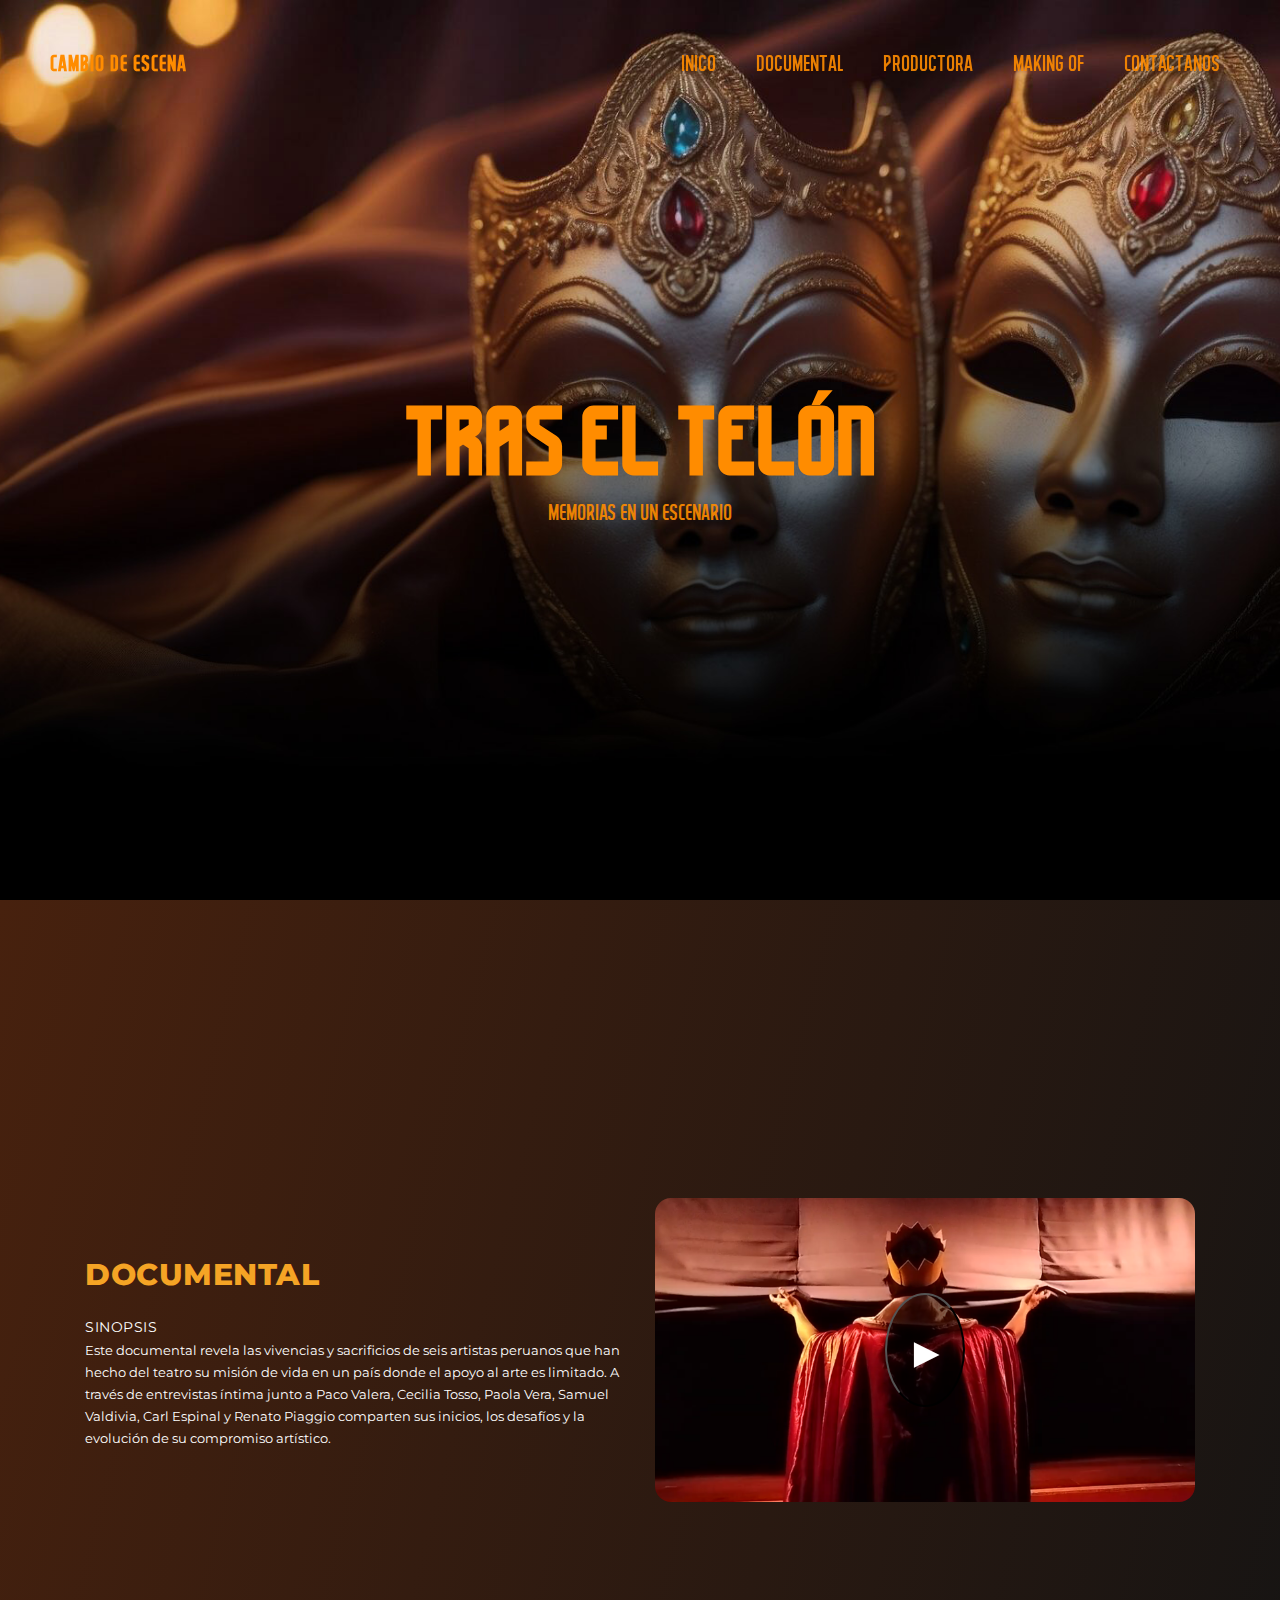
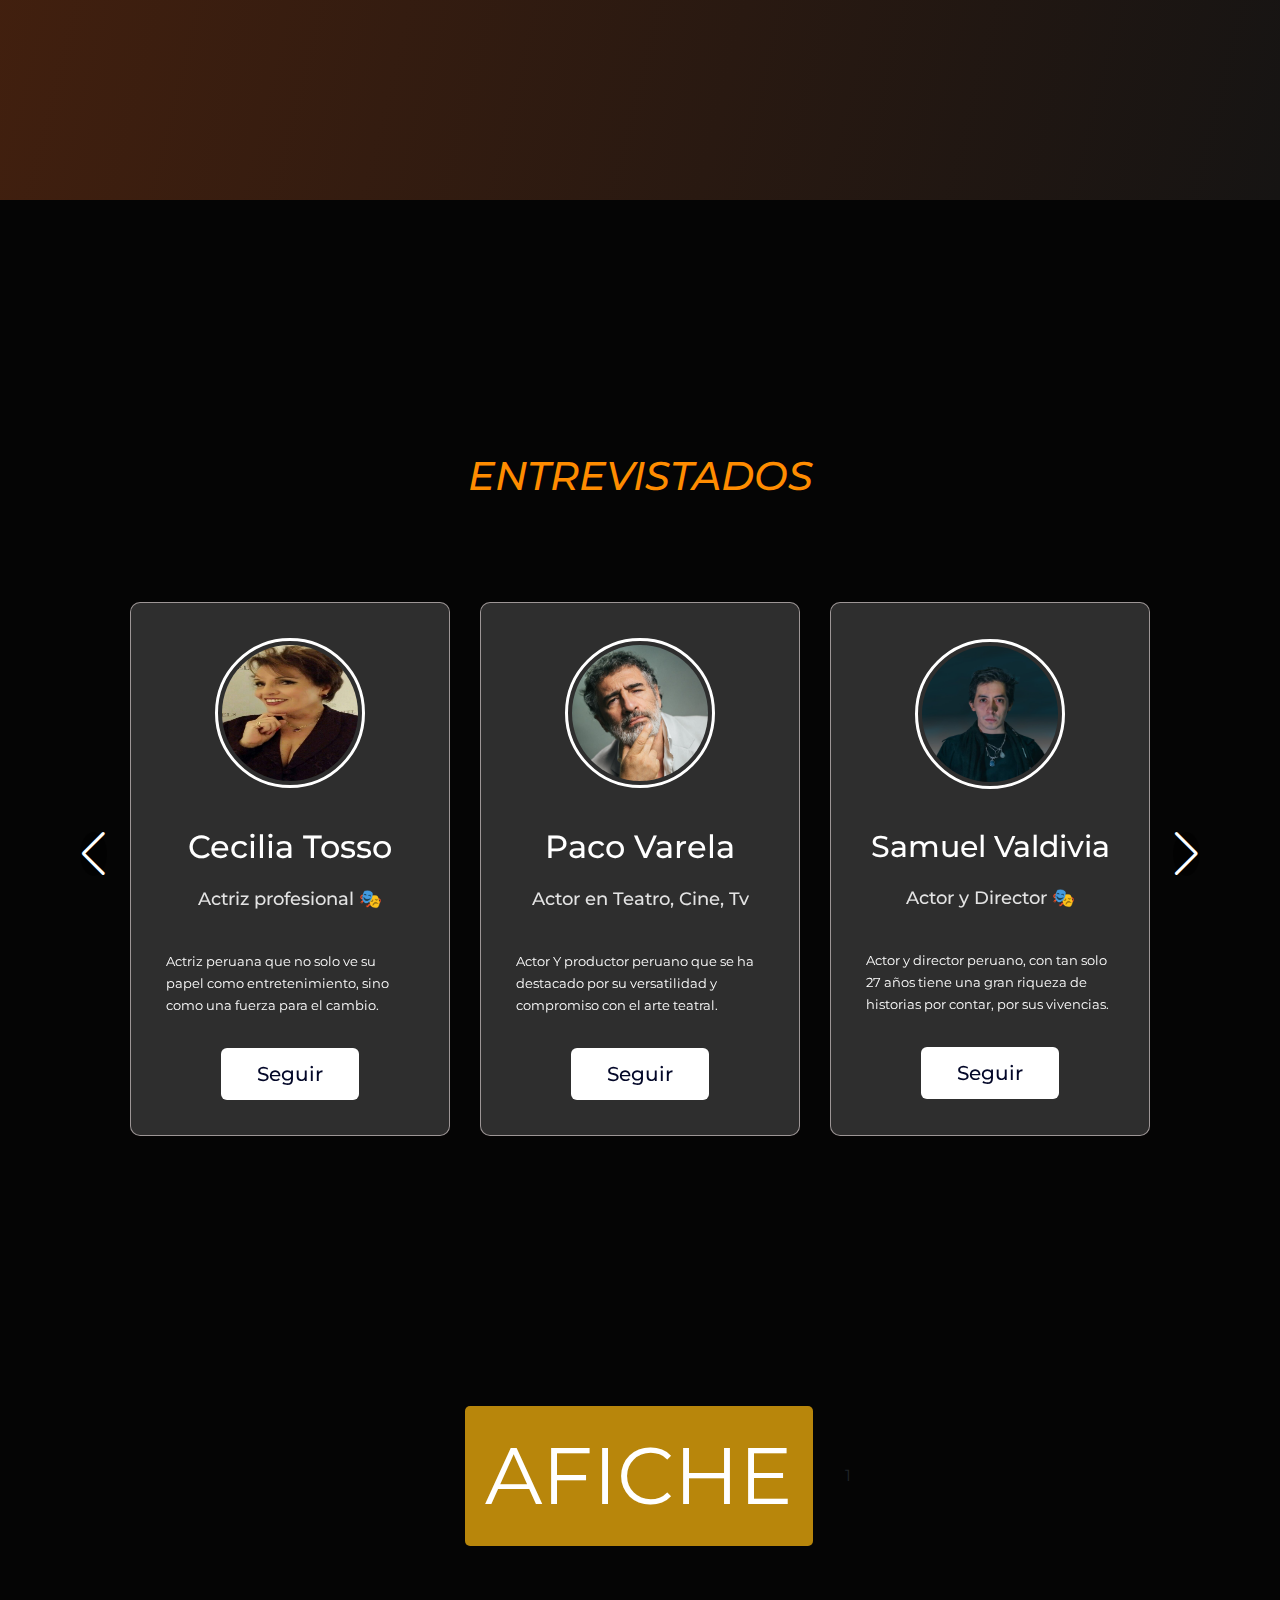
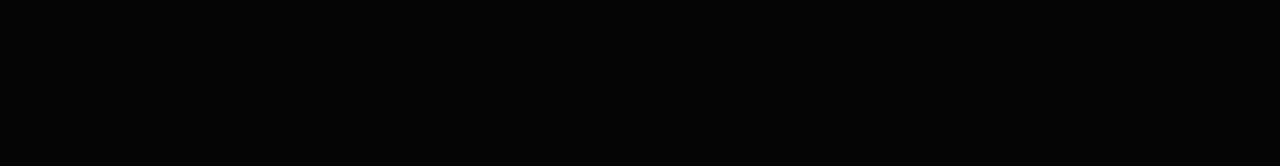
==== commit 1bef7a4f: "Update documental.html" ====
--- a/documental.html
+++ b/documental.html
@@ -248,18 +248,20 @@
 
       <div class="card-list swiper-wrapper">
         <div class="card-item swiper-slide">
+          <img src="images/cecilia.jpg" alt="User Image" class="user-image">
+          <h2 class="user-name">Cecilia Tosso</h2>
+          <p class="user-profession">Actriz profesional 🎭<p>Actriz peruana que no solo ve su papel como entretenimiento, sino como una fuerza para el cambio.</p></p>
+          <a type="button" target="_blank" href="https://www.facebook.com/CeciliaTossoOF" class="message-button">Seguir</a>
+        </div>
+
+        <div class="card-item swiper-slide">
           <img src="images/Paco-Varela.jpg" alt="User Image" class="user-image">
           <h2 class="user-name">Paco Varela</h2>
           <p class="user-profession">Actor en Teatro, Cine, Tv  <P>Actor Y productor peruano que se ha destacado por su versatilidad y compromiso con el arte teatral.</P></p>
           
           <a target="_blank" href="https://www.instagram.com/pacovarelaoficial/" class="message-button">Seguir</a>
         </div>
-        <div class="card-item swiper-slide">
-          <img src="images/cecilia.jpg" alt="User Image" class="user-image">
-          <h2 class="user-name">Cecilia Tosso</h2>
-          <p class="user-profession">Actriz profesional 🎭<p>Actriz peruana que no solo ve su papel como entretenimiento, sino como una fuerza para el cambio.</p></p>
-          <a type="button" target="_blank" href="https://www.facebook.com/CeciliaTossoOF" class="message-button">Seguir</a>
-        </div>
+        
         <div class="card-item swiper-slide">
           <img src="images/samuel.jpg" alt="User Image" class="user-image">
           <h2 style="font-size: 30px;" class="user-name">Samuel Valdivia</h2>
@@ -267,6 +269,12 @@
           <a type="button" target="_blank" href="https://www.instagram.com/samuel_valdivia_97/" class="message-button">Seguir</a>
         </div>
         <div class="card-item swiper-slide">
+          <img src="images/paola.jpg" alt="User Image" class="user-image">
+          <h2 class="user-name">Paola Vera</h2>
+          <p class="user-profession">Actriz🎭 y Docente 👩🏻‍🏫<p>Actriz y directora peruana, es fundadora de la organización cultural "La Fuente de Castalia"</p></p>
+          <a href="https://www.instagram.com/paolaverainfante/?utm_source=ig_web_button_share_sheet" target="_blank" class="message-button">Seguir</a>
+        </div>
+        <div class="card-item swiper-slide">
           <img src="https://p16.tiktokcdn.com/tos-maliva-avt-0068/8e6aaf19e49d479642d77c30fe5c4658~c5_720x720.jpeg" class="user-image">
           <h2 class="user-name">Carl Espinal</h2>
           <p class="user-profession">Actor 🎭🎬 <p>Actor peruano, sus 31 años, ya cuenta con más 11 años de trayectoria artística.</p></p>
@@ -278,12 +286,7 @@
           <p class="user-profession">Actor 🎭 y Director🎬 <p>Actor y director peruano, dispuesto a dar muchos cambios a favor del teatro, ya que ama lo que hace.</p></p>
           <a target="_blank" type="button" href="https://www.instagram.com/elpiaggio/" class="message-button">Seguir</a>
         </div>
-        <div class="card-item swiper-slide">
-          <img src="images/paola.jpg" alt="User Image" class="user-image">
-          <h2 class="user-name">Paola Vera</h2>
-          <p class="user-profession">Actriz🎭 y Docente 👩🏻‍🏫<p>Actriz y directora peruana, es fundadora de la organización cultural "La Fuente de Castalia"</p></p>
-          <a href="https://www.instagram.com/paolaverainfante/?utm_source=ig_web_button_share_sheet" target="_blank" class="message-button">Seguir</a>
-        </div>
+        
       </div>
     </div>
   </div>
